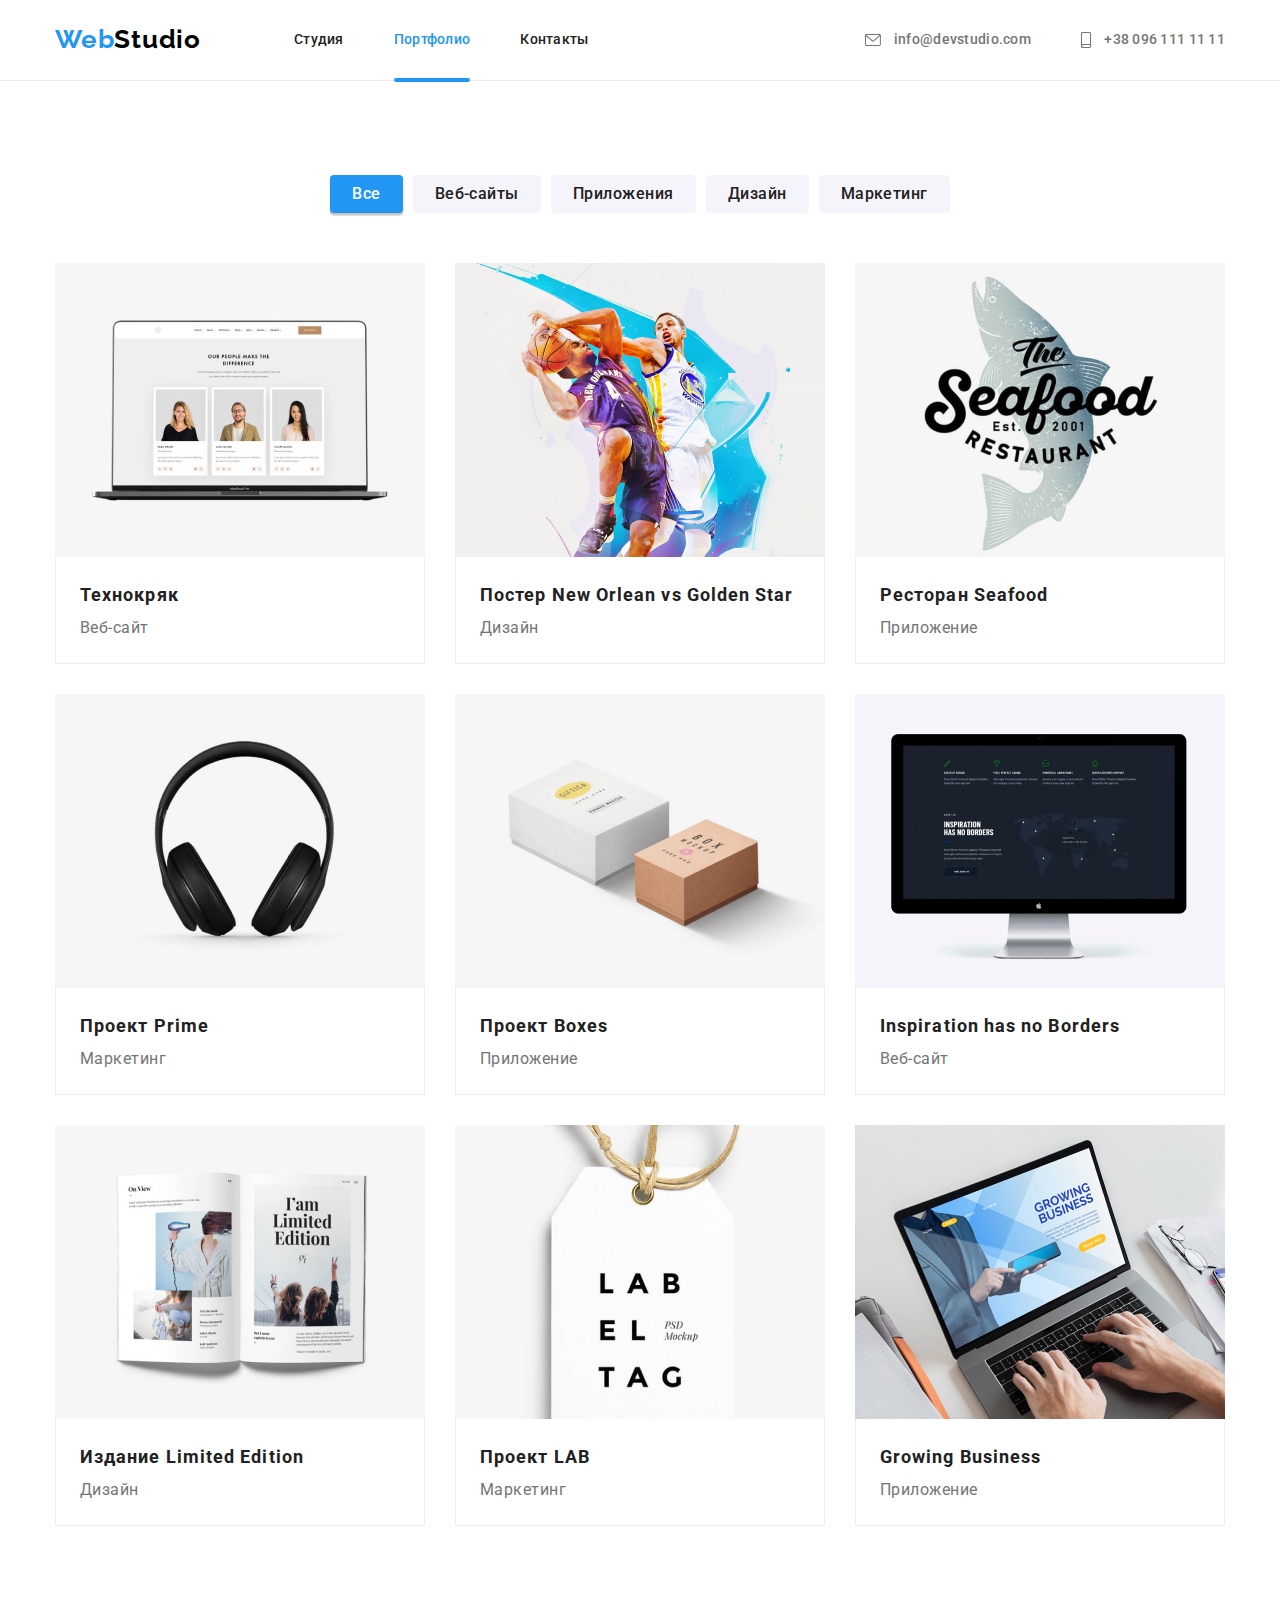
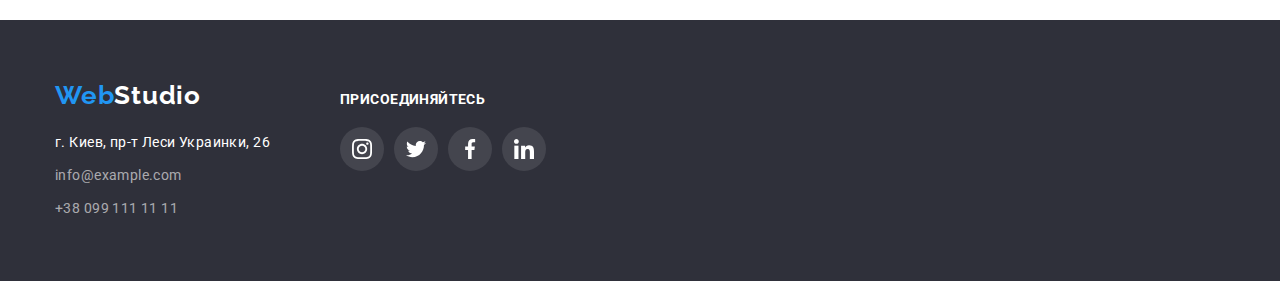
==== portfolio.html @ dbcdf537 "Копируем файлы из ДЗ-6 в ДЗ-7" ====
<!DOCTYPE html>
<html lang="ru">
<head>
  <meta charset="UTF-8" />
  <meta http-equiv="X-UA-Compatible" content="IE=edge" />
  <meta name="viewport" content="width=device-width, initial-scale=1.0" />
  <link rel="preconnect" href="https://fonts.googleapis.com">
  <link rel="preconnect" href="https://fonts.gstatic.com" crossorigin>
  <link href="https://fonts.googleapis.com/css2?family=Raleway:wght@700&family=Roboto:wght@400;500;700;900&display=swap" rel="stylesheet">
  <title>Document</title>
  <link rel="stylesheet" href="https://cdnjs.cloudflare.com/ajax/libs/modern-normalize/1.0.0/modern-normalize.min.css" />
  <link rel="stylesheet" href="./css/styles.css" />
</head>
<body>
  <!-- Header -->
  <header class="head">
    <div class="head-navigation container">
      <nav class="head-navigation">
        <a href="index.html" lang="en" class="head-navigation-logo link">Web<span class="head-navigation-logo-span">Studio</span></a>
        <ul class="head-navigation-list list">
          <li class="head-navigation-item"><a href="./index.html" class="head-navigation-list-link link">Студия</a></li>
          <li class="head-navigation-item"><a href="./portfolio.html" class="head-navigation-list-link current link">Портфолио</a></li>
          <li class="head-navigation-item"><a href="#" class="head-navigation-list-link link">Контакты</a></li>
        </ul>
      </nav>
      <!-- Header contacts -->
      <ul class="head-navigation-contacts list">
        <li class="head-navigation-contacts-item">
          <a href="mailto:info@devstudio.com" class="head-navigation-contacts-link link">
            <svg width="16" height="12" class="head-contacts-icon">
              <use href="./images/icons.svg#icon-mail"></use>
            </svg>
            info@devstudio.com
          </a>
        </li>
        <li class="head-navigation-contacts-item">
          <a href="tel:+380961111111" class="head-navigation-contacts-link link">
            <svg width="10" height="16" class="head-contacts-icon">
              <use href="./images/icons.svg#icon-phone"></use>
            </svg>
            +38 096 111 11 11
          </a>
        </li>
      </ul>
    </div>
  </header>
  <main class="base">
    <!-- Кнопки -->
    <section class="filter">
      <div class="container">
        <h2 class="title-hide">Фильтр</h2>
        <ul class="btns list">
          <li class="btns-item">
            <button type="button" class="btns-item-klick first">Все</button>
          </li>
          <li class="btns-item">
            <button type="button" class="btns-item-klick">Веб-сайты</button>
          </li>
          <li class="btns-item">
            <button type="button" class="btns-item-klick">Приложения</button>
          </li>
          <li class="btns-item">
            <button type="button" class="btns-item-klick">Дизайн</button>
          </li>
          <li class="btns-item">
            <button type="button" class="btns-item-klick">Маркетинг</button>
          </li>
        </ul>
        <!-- Работы в портфолио -->
        <ul class="portfolio-list projects list">
          <li class="portfolio-list-item">
            <a class="portfolio-list-item-link link" href="#">
              <div class="project-figure">
                <img class="portfolio-list-item-images"
                  src="./images/img_08.jpg"
                  alt="фото-Технокряк"
                  width="370"
                />
                <div class="description-wrapper">
                  <p class="project-description">
                    Ресурс предлагает комплексные предложения с разным уровнем функционала и
                    сервисов. Все это позволит посетителю получить исчерпывающие сведения о
                    компании или частном лице.
                  </p>
                </div>
              </div>
              <div class="portfolio-list-item-content">
                <h3 class="portfolio-list-item-title">Технокряк</h3>
                <p class="portfolio-list-item-description">Веб-сайт</p>
              </div>
            </a>
          </li>
          <li class="portfolio-list-item">
            <a class="portfolio-list-item-link link" href="#">
              <div class="project-figure">
                <img class="portfolio-list-item-images"
                  src="./images/img_09.jpg"
                  alt="фото-Постер-New-Orlean-vs-Golden-Star"
                  width="370"
                />
                <div class="description-wrapper">
                  <p class="project-description">
                    Ресурс предлагает комплексные предложения с разным уровнем функционала и
                    сервисов. Все это позволит посетителю получить исчерпывающие сведения о
                    компании или частном лице.
                  </p>
                </div>
              </div>
              <div class="portfolio-list-item-content">
                <h3 class="portfolio-list-item-title">Постер <span lang="en">New Orlean vs Golden Star</span></h3>
                <p class="portfolio-list-item-description">Дизайн</p>
              </div>
            </a>
          </li>
          <li class="portfolio-list-item">
            <a class="portfolio-list-item-link link" href="#">
              <div class="project-figure">
                <img class="portfolio-list-item-images"
                  src="./images/img_10.jpg"
                  alt="фото-Ресторан-Seafood"
                  width="370"
                />
                <div class="description-wrapper">
                  <p class="project-description">
                    Ресурс предлагает комплексные предложения с разным уровнем функционала и
                    сервисов. Все это позволит посетителю получить исчерпывающие сведения о
                    компании или частном лице.
                  </p>
                </div>
              </div>
              <div class="portfolio-list-item-content">
                <h3 class="portfolio-list-item-title">Ресторан <span lang="en">Seafood</span></h3>
                <p class="portfolio-list-item-description">Приложение</p>
              </div>
            </a>
          </li>
          <li class="portfolio-list-item">
            <a class="portfolio-list-item-link link" href="#">
              <div class="project-figure">
                <img class="portfolio-list-item-images"
                  src="./images/img_11.jpg"
                  alt="фото-Проект-Prime"
                  width="370"
                />
                <div class="description-wrapper">
                  <p class="project-description">
                    Ресурс предлагает комплексные предложения с разным уровнем функционала и
                    сервисов. Все это позволит посетителю получить исчерпывающие сведения о
                    компании или частном лице.
                  </p>
                </div>
              </div>
              <div class="portfolio-list-item-content">
                <h3 class="portfolio-list-item-title">Проект <span lang="en">Prime</span></h3>
                <p class="portfolio-list-item-description">Маркетинг</p>
              </div>
            </a>
          </li>
          <li class="portfolio-list-item">
            <a class="portfolio-list-item-link link" href="#">
              <div class="project-figure">
                <img class="portfolio-list-item-images"
                  src="./images/img_12.jpg"
                  alt="фото-Проект-Boxes"
                  width="370"
                />
                <div class="description-wrapper">
                  <p class="project-description">
                    Ресурс предлагает комплексные предложения с разным уровнем функционала и
                    сервисов. Все это позволит посетителю получить исчерпывающие сведения о
                    компании или частном лице.
                  </p>
                </div>
              </div>
              <div class="portfolio-list-item-content">
                <h3 class="portfolio-list-item-title">Проект <span lang="en">Boxes</span></h3>
                <p class="portfolio-list-item-description">Приложение</p>
              </div>
            </a>
          </li>
          <li class="portfolio-list-item">
            <a class="portfolio-list-item-link link" href="#">
              <div class="project-figure">
                <img class="portfolio-list-item-images"
                  src="./images/img_13.jpg"
                  alt="фото-Inspiration-has-no-Borders"
                  width="370"
                />
                <div class="description-wrapper">
                  <p class="project-description">
                    Ресурс предлагает комплексные предложения с разным уровнем функционала и
                    сервисов. Все это позволит посетителю получить исчерпывающие сведения о
                    компании или частном лице.
                  </p>
                </div>
              </div>
              <div class="portfolio-list-item-content">
                <h3 lang="en" class="portfolio-list-item-title">Inspiration has no Borders</h3>
                <p class="portfolio-list-item-description">Веб-сайт</p>
              </div>
            </a>
          </li>
          <li class="portfolio-list-item">
            <a class="portfolio-list-item-link link" href="#">
              <div class="project-figure">
                <img class="portfolio-list-item-images"
                  src="./images/img_14.jpg"
                  alt="фото-Издание-Limited-Edition"
                  width="370"
                />
                <div class="description-wrapper">
                  <p class="project-description">
                    Ресурс предлагает комплексные предложения с разным уровнем функционала и
                    сервисов. Все это позволит посетителю получить исчерпывающие сведения о
                    компании или частном лице.
                  </p>
                </div>
              </div>
              <div class="portfolio-list-item-content">
                <h3 class="portfolio-list-item-title">Издание <span lang="en">Limited Edition</span></h3>
                <p class="portfolio-list-item-description">Дизайн</p>
              </div>
            </a>
          </li>
          <li class="portfolio-list-item">
            <a class="portfolio-list-item-link link" href="#">
              <div class="project-figure">
                <img class="portfolio-list-item-images"
                  src="./images/img_15.jpg"
                  alt="фото-Проект-LAB"
                  width="370"
                />
                <div class="description-wrapper">
                  <p class="project-description">
                    Ресурс предлагает комплексные предложения с разным уровнем функционала и
                    сервисов. Все это позволит посетителю получить исчерпывающие сведения о
                    компании или частном лице.
                  </p>
                </div>
              </div>
              <div class="portfolio-list-item-content">
                <h3 class="portfolio-list-item-title">Проект <span lang="en">LAB</span></h3>
                <p class="portfolio-list-item-description">Маркетинг</p>
              </div>
            </a>
          </li>
          <li class="portfolio-list-item">
            <a class="portfolio-list-item-link link" href="#">
              <div class="project-figure">
                <img class="portfolio-list-item-images"
                  src="./images/img_16.jpg"
                  alt="фото-Growing-Business"
                  width="370"
                />
                <div class="description-wrapper">
                  <p class="project-description">
                    Ресурс предлагает комплексные предложения с разным уровнем функционала и
                    сервисов. Все это позволит посетителю получить исчерпывающие сведения о
                    компании или частном лице.
                  </p>
                </div>
              </div>
              <div class="portfolio-list-item-content">
                <h3 lang="en" class="portfolio-list-item-title">Growing Business</h3>
                <p class="portfolio-list-item-description">Приложение</p>
              </div>
            </a>
          </li>
        </ul>
      </div>
    </section>
  </main>
  <!-- Подвал -->
  <footer class="basement">
    <div class="container basement-container">
      <div class="footer-column">
        <a href="index.html" class="basement-link link"><span lang="en">Web<span class="basement-link-span">Studio</span></span></a>
        <address class="basement-adress">
          <p class="basement-adress-post">г. Киев, пр-т Леси Украинки, 26</p>
          <ul class="basement-adress-mt list">
            <li class="basement-adress-item">
              <a href="mailto:info@example.com" class="basement-adress-mt-link link">info@example.com</a>
            </li>
            <li class="basement-adress-item">
              <a href="tel:+380991111111" class="basement-adress-mt-link link">+38 099 111 11 11</a>
            </li>
          </ul>
        </address>
      </div>
      <div class="footer-column">
        <p class="socials-text">Присоединяйтесь</p>
        <ul class="socials-list list">
          <li class="socials-item">
            <a class="socials-link" href="#">
              <svg width="20" height="20" class="socials-icon">
                <use href="./images/icons.svg#icon-instagram"></use>
              </svg>
            </a>
          </li>
          <li class="socials-item">
            <a class="socials-link" href="#">
              <svg width="20" height="20" class="socials-icon">
                <use href="./images/icons.svg#icon-twitter"></use>
              </svg>
            </a>
          </li>
          <li class="socials-item">
            <a class="socials-link" href="#">
              <svg width="20" height="20" class="socials-icon">
                <use href="./images/icons.svg#icon-facebook"></use>
              </svg>
            </a>
          </li>
          <li class="socials-item">
            <a class="socials-link" href="#">
              <svg width="20" height="20" class="socials-icon">
                <use href="./images/icons.svg#icon-linkedin"></use>
              </svg>
            </a>
          </li>
        </ul>
      </div>
    </div>
  </footer>
</body>
</html>
---- css/styles.css ----
:root {
  --color-head: #212121;
  --color-accent: #2196F3;
  --color-hover: #188CE8;
  --color-black: #000000;
  --color-gray: #757575;
  --color-white: #FFFFFF;
  --color-team: #F5F4FA;
  --color-basement: #2F303A;
  --color-alpha: rgba(255, 255, 255, 0.6);
  --color-icon: #AFB1B8;
  --shadows: 0px 3px 1px rgba(0, 0, 0, 0.1), 0px 1px 2px rgba(0, 0, 0, 0.08), 0px 2px 2px rgba(0, 0, 0, 0.12);
  --transition-time: 250ms;
  --cubic-function: cubic-bezier(0.4, 0, 0.2, 1);
  --modal-border-color: rgba(33, 33, 33, 0.2);
  --modal-placeholder-color: rgba(117, 117, 117, 0.5);
}

body {
  font-family: 'Roboto', sans-serif;
  color: var(--color-white);
  background-color: var(--color-white);
}

/* Доп. класс для снятия подчеркиваний со ссылок */
.link {
  text-decoration: none
}

/* Доп. класс для удаления точек */
.list {
  padding: 0;
  margin: 0;
  list-style: none;
}

p, h1, h2, h3, h4, h5, h6 {
  margin: 0;
}

.container {
  width: 1200px;
  padding: 0 15px;
  margin: 0 auto;
}

img {
  display: block;
  max-width: 100%;
  height: auto;
}

/* ----------HEADER---------- */

.head {
  border-bottom: 1px solid #ececec;
  align-items: center;
}

.head-navigation {
  display: flex;
  align-items: center;
}

.head-navigation-logo {
  display: block;
  font-family: 'Raleway', sans-serif;
  font-weight: 700;
  font-size: 26px;
  line-height: 1.19;
  letter-spacing: 0.03em;
  color: var(--color-accent);
  padding: 24px 0 25px 0;
  margin-right: 93px;
}

.head-navigation-logo-span {
  color: var(--color-black);
}

.head-navigation-list {
  display: block;
  display: flex;
}

.head-navigation-list-link {
  padding: 32px 0;
  display: block;
  font-weight: 500;
  font-size: 14px;
  line-height: 1.14;
  letter-spacing: 0.02em;
  color: var(--color-head);
  position: relative;
  transition: color var(--transition-time) var(--cubic-function);
}

.head-navigation-list-link:hover,
.head-navigation-list-link:focus {
  color: var(--color-accent);
}

.head-navigation-item:not(:last-child) {
  margin-right: 50px;
}

/* Подсветка текущей страницы */
.current {
  color: var(--color-accent);
}

.current::after {
  content: "";
  display: block;
  position: absolute;
  left: 0;
  bottom: -2%;
  width: 100%;
  height: 4px;
  background-color: var(--color-accent);
  border-radius: 2px;
}

/* Контакты */

.head-navigation-contacts {
  display: flex;
  margin-left: auto;
  align-items: center;
}

.head-navigation-contacts-item:not(:last-child) {
  margin-right: 50px;
}

.head-navigation-contacts-link {
  display: block;
  padding-top: 32px;
  padding-bottom: 32px;
  font-weight: 500;
  font-size: 14px;
  line-height: 1.14;  
  letter-spacing: 0.02em;
  color: var(--color-gray);
  transition: color var(--transition-time) var(--cubic-function);
}

.head-navigation-contacts-link:focus,
.head-navigation-contacts-link:hover {
  color: var(--color-accent);
}

.head-contacts-icon {
  margin-right: 10px;
  vertical-align: middle;
  fill: currentColor;
}

/* ----------ГЕРОЙ---------- */

.hero {
  max-width: 1600px;
  height: 600px;
  margin-left: auto;
  margin-right: auto;
  background-image: linear-gradient(
    to right,
    rgba(47, 48, 58, 0.4),
    rgba(47, 48, 58, 0.4)
  ),
  url(../images/img_00.jpg);
  background-position: center;
  background-repeat: no-repeat;
  padding: 200px 0;
  text-align: center;
  background-color: var(--color-basement);
}

.hero-main {
  width: 670px;
  margin: 0 auto 30px auto;
  font-family: 'Roboto';
  font-weight: 900;
  font-size: 44px;
  line-height: 1.36;
  text-align: center;
  letter-spacing: 0.06em;
  text-transform: uppercase;
  color: var(--color-white);
}

.hero-button {
  display: inline-block;
  padding: 10px 32px;
  border-radius: 4px;
  min-width: 200px;
  text-align: center;
  font-family: Inherit;
  font-weight: 700;
  font-size: 16px;
  line-height: 1.88;
  letter-spacing: 0.06em;
  border: none;
  color: var(--color-white);
  background-color: var(--color-accent);
  cursor: pointer;
  transition: background-color var(--transition-time) var(--cubic-function);
}

.hero-button:hover,
.hero-button:focus {
background-color: var(--color-hover);
}

/* ----------НАШИ ПРИИМЦЩЕСТВА---------- */

/* Скрытый заголовок */
.title-hide {
  position: absolute;
  white-space: nowrap;
  width: 1px;
  height: 1px;
  overflow: hidden;
  border: 0;
  padding: 0;
  clip: rect(0 0 0 0);
  clip-path: inset(50%);
  margin: -1px;
}

.benefits {
  background-color: var(--color-white);
  padding-top: 94px;
  padding-bottom: 94px;
}

.benefits-list {
  display: flex;
  justify-content: space-between;
}

.benefits-list-item {
  flex-basis: calc((100% - 3 * 30px) / 4);
}

.benefits-content {
  display: flex;
  width: 270px;
  height: 120px;
  justify-content: center;
  align-items: center;
  background-color: var(--color-team);
  border-radius: 4px;
  margin-bottom: 30px;
}

.benefits-list-item + .benefits-list-item {
  margin-left: 30px;
}

.benefits-list-item-title {
  margin-bottom: 10px;
  font-size: 14px;
  line-height: 1.14;
  letter-spacing: 0.03em;
  text-transform: uppercase;
  color: var(--color-head);
}

.benefits-list-item-text {
  font-size: 14px;
  line-height: 1.71;
  letter-spacing: 0.03em;
  color: var(--color-gray);
}

.benefits-icon {
  border-radius: 4px;
  filter: drop-shadow(0px 4px 4px rgba(0, 0, 0, 0.25));
}

/* ----------ЧЕМ МЫ ЗАНИМАЕМСЯ---------- */

.wawd {
  padding-bottom: 94px;
}

.doing-title {
  margin-bottom: 50px;
  font-size: 36px;
  line-height: 1.17;
  text-align: center;
  letter-spacing: 0.03em;
  color: var(--color-head);
}

.doing-list {
  display: flex;
}

.doing-list-item {
  position: relative;
}

.doing-list-item:not(:last-child) {
  margin-right: 30px;
}

/* 2й вариант */
/* .doing-list-item + .doing-list-item{
  margin-left: 30px;
} */

.galery-description {
  display: flex;
  justify-content: center;
  align-items: center;
  height: 70px;
  width: 100%;
  position: absolute;
  bottom: 0;
  font-weight: 700;
  font-size: 14px;
  line-height: 1.14;
  text-transform: uppercase;
  color: var(--color-white);
  background-color: rgba(47, 48, 58, 0.8);
}

/* ----------НАША КОМАНДА---------- */

.our-team {
  background-color: var(--color-team);
  padding-top: 94px;
  padding-bottom: 94px; 
  }

.team-title {
  margin-bottom: 50px;
  font-size: 36px;
  line-height: 1.17;
  text-align: center;
  letter-spacing: 0.03em;
  color: var(--color-head);
}

.team-list {
  display: flex;
}

.team-list-item {
  min-width: 270px;
  box-shadow: var(--shadows);
  border-radius: 0px 0px 4px 4px;
  background-color: var(--color-white);
}

.team-list-item + .team-list-item {
  margin-left: 30px;
}

.team-content {
  padding-bottom: 30px;
  padding-top: 30px;
}

.team-list-item-teammate {
  margin-bottom: 10px;
  font-weight: 500;
  font-size: 16px;
  line-height: 1.19;
  text-align: center;
  letter-spacing: 0.03em;
  color: var(--color-head);
}

.masters-soc-item:first-child {
  margin-left: 0;
}

.team-list-item-position {
  font-size: 16px;
  line-height: 1.19;
  text-align: center;
  letter-spacing: 0.03em;
  margin-bottom: 16px;
  color: var(--color-gray);   
}

.masters-soc-list {
  display: flex;
  justify-content: center;
}

.masters-soc-item {
  width: 44px;
  height: 44px;
  margin-left: 10px;
}

.masters-soc-link {
  display: flex;
  align-items: center;
  justify-content: center;
  width: 100%;
  height: 100%;
  border-radius: 50%;
}

.our-team .masters-soc-link{
  color: #afb1b8;
  transition: color var(--transition-time) var(--cubic-function),
  background-color var(--transition-time) var(--cubic-function);
}

.master-soc-icon {
  fill: currentColor
}

.our-team .masters-soc-link:hover,
.our-team .masters-soc-link:focus {
  color: var(--color-white);
  background-color: var(--color-accent);
}

/* ---------ПОСТОЯННЫЕ КЛИЕНТЫ---------- */

.clients {
  padding-top: 94px;
  padding-bottom: 94px;
  text-align: center;
}

.clients-title {
  margin-bottom: 50px;
  font-family: "Roboto";
  font-style: normal;
  color: var(--color-head);
  font-weight: 700;
  font-size: 36px;
  line-height: 1.2;
  letter-spacing: 0.03em;
}

.clients-list {
  display: flex;
}

.clients-item + .clients-item {
  margin-left: 30px;
}

.clients-link {
  width: 170px;
  height: 92px;
  display: flex;
  justify-content: center;
  align-items: center;
  border: 1px solid var(--color-icon) ;
  border-radius: 4px;
  color: var(--color-icon);
  outline: transparent;
  transition: color var(--transition-time) var(--cubic-function),
    border-color var(--transition-time) var(--cubic-function);
}

.clients-icon {
  display: flex;
  fill: currentColor;
}

.clients-link:hover,
.clients-link:focus {
color: var(--color-accent);
border-color: var(--color-accent);
}

.clients-link:hover .clients-icon,
.clients-link:focus .clients-icon {
  fill: var(--color-accent);
}

/* __________2-я страница__________ */

/* ----------Портфолио---------- */

.filter {
  padding: 94px 0;
}

.btns {
  display: flex;
  justify-content: center;
  margin-bottom: 50px;
}

.btns-item + .btns-item {
  margin-left: 10px;
}

.btns-item-klick {
  font-family: Inherit;
  font-weight: 500;
  font-size: 16px;  
  line-height: 1.6;
  letter-spacing: 0.03em;
  color: var(--color-head);
  background-color: var(--color-team);
  cursor: pointer;
  text-align: center;
  border: 0;
  border-radius: 4px;
  padding: 6px 22px;
  transition: color var(--transition-time) var(--cubic-function),
    box-shadow var(--transition-time) var(--cubic-function),
    background-color var(--transition-time) var(--cubic-function);
}

/* Подсветка первой кнопки */
.first {
  box-shadow: var(--shadows);
  color: var(--color-white);
  background-color: var(--color-accent);
}

.btns-item-klick:hover,
.btns-item-klick:focus {
  box-shadow: var(--shadows);
  background-color: var(--color-accent);
  color: var(--color-white);
}

/* Карточки в портфолио */

.portfolio-list {
  display: flex;
  flex-wrap: wrap;
  margin-top: -30px;
  margin-left: -30px;
}

.portfolio-list-item {
  flex-basis: calc(100% / 3 - 30px);
  margin-top: 30px;
  margin-left: 30px;
}

.portfolio-list-item-link {
  display: block;
  transition: box-shadow var(--transition-time) var(--cubic-function);
} 

.portfolio-list-item-link:hover,
.portfolio-list-item-link:focus {
  box-shadow: 0px 1px 1px rgba(0, 0, 0, 0.12), 0px 4px 4px rgba(0, 0, 0, 0.06),
    1px 4px 6px rgba(0, 0, 0, 0.16);
}

.portfolio-list-item-link:hover .description-wrapper,
.portfolio-list-item-link:focus .description-wrapper {
  transform: translateY(0);
}

.project-figure {
  position: relative;
  overflow: hidden;
}

.portfolio-list-item-images {
  display: block;
  width: 100%;
  height: 100%;
}

.description-wrapper {
  display: flex;
  justify-content: center;
  align-items: center;
  position: absolute;
  top: 0;
  width: 100%;
  height: 100%;
  transform: translateY(101%);
  transition: transform var(--transition-time) var(--cubic-function);
  background-color: rgba(33, 150, 243, 0.9);
}

.project-description {
  width: 322px;
  font-size: 18px;
  line-height: 1.56;
  color: var(--color-white);
}

.portfolio-list-item-content {
  padding: 20px 24px;
  border-bottom: 1px solid #EEEEEE;
  border-left: 1px solid #EEEEEE;
  border-right: 1px solid #EEEEEE;
}

.portfolio-list-item-title {
  font-size: 18px;
  line-height: 2;
  letter-spacing: 0.06em;
  color: var(--color-head);
}

.portfolio-list-item-description {
  font-size: 16px;
  line-height: 1.88;
  letter-spacing: 0.03em;
  color: var(--color-gray);
}

/* ----------ПОДВАЛ---------- */

.basement {
  padding-top: 60px;
  padding-bottom: 60px;
  background-color: var(--color-basement);
}

.basement-container {
  display: flex;
  align-items: baseline;
}

.basement-link {
  display: inline-block;
  margin-bottom: 20px;
  font-family: 'Raleway';
  font-weight: 700;
  font-size: 26px;
  line-height: 1.19;
  letter-spacing: 0.03em;
  color: var(--color-accent);
}

.basement-link-span {
  display: inline-block;
  color: var(--color-white);
}

.basement-adress-post {
  margin-bottom: 9px;
  display: block;
  font-style: normal;
  font-size: 14px;
  line-height: 1.71;
  letter-spacing: 0.03em;
  color: var(--color-white);
}

.basement-adress-mt-link {
  font-style: normal;
  font-size: 14px;
  line-height: 1.71;
  letter-spacing: 0.03em;
  color: var(--color-alpha);
  transition: color var(--transition-time) var(--cubic-function);
}

.basement-adress-item:not(:last-child) {
  margin-bottom: 9px;
}

.basement-adress-mt-link:hover,
.basement-adress-mt-link:focus {
  color: var(--color-accent);
}

.footer-column + .footer-column {
  margin-left: 70px;
}

.socials-text {
  color: var(--color-white);
  font-weight: 700;
  font-size: 14px;
  line-height: 1.15;
  letter-spacing: 0.03em;
  text-transform: uppercase;
  margin-bottom: 20px;
}

.socials-list {
  display: flex;
}

.socials-item + .socials-item {
  margin-left: 10px;
}

.socials-link {
  width: 44px;
  height: 44px;
  display: flex;
  justify-content: center;
  align-items: center;
  border-radius: 50%;
  color: var(--color-white);
  background-color: rgba(255, 255, 255, 0.1);
  transition: background-color var(--transition-time) var(--cubic-function);
}

.socials-link:hover,
.socials-link:focus {
  background-color: var(--color-accent);
}

.socials-link:hover .socials-icon,
.socials-link:focus .socials-icon {
  fill: var(--color-white);
}

.socials-icon {
  width: 20px;
  height: 20px;
  fill: var(--color-white);
}

/* Модальное окно */

.backdrop {
  position: fixed;
  top: 0;
  left: 0;
  width: 100%;
  height: 100%;
  background-color: rgba(0, 0, 0, 0.2);
}

.backdrop.is-hidden {
  opacity: 0;
  transition: opacity var(--transition-time) var(--cubic-function);
  visibility: hidden;
  pointer-events: none;
}

.backdrop.is-hidden .modal-window {
  transform: translate(-50%, -50%) scale(0);
}

.modal-window {
  position: fixed;
  left: 50%;
  top: 50%;
  width: 528px;
  height: 581px;
  opacity: 1;
  visibility: visible;
  padding: 40px; 
  background-color: var(--color-white);
  transform: translate(-50%, -50%) scale(1);
  transition: transform var(--transition-time) var(--cubic-function);
}

.button.close {
  position: absolute;
  right: 8px;
  top: 8px;
  display: flex;
  justify-content: center;
  align-items: center;
  width: 30px;
  height: 30px;
  border: 1px solid rgba(0, 0, 0, 0.1);
  border-radius: 50%;
  cursor: pointer;
  background-color: var(--color-white);
  transition: color var(--transition-time) var(--cubic-function),
  border-color var(--transition-time) var(--cubic-function);
}

.button.close:hover,
.button.close:focus {
  color: var(--color-accent);
  outline: transparent;
  border-color: var(--color-accent);
}

.close-icon {
  fill: currentColor;
}

.modal-title {
  font-weight: 700;
  font-size: 20px;
  line-height: 1.15;
  text-align: center;
  color: var(--color-head);
}

/* Форма модального окна */
.modal-form {
  display: flex;
  flex-direction: column;
  color: var(--color-white);
  margin-top: 12px;
}

.modal-label {
  cursor: pointer;
  display: flex;
  flex-direction: column;
  font-weight: 400;
  font-size: 12px;
  line-height: 1.17;
  letter-spacing: 0.01em;
  color: var(--color-gray);
}

.modal-label:not(:first-child) {
  margin-top: 10px;
}

.modal-input {
  display: inline-block;
  position: relative;
  color: var(--color-head);
  margin-top: 4px;
}

.input-field {
  width: 100%;
  height: 40px;
  padding: 12px 42px;
  border-radius: 4px;
  border: 1px solid var(--modal-border-color);
  cursor: pointer;
  transition: border-color var(--transition-time) var(--cubic-function);
}

.input-icon {
  position: absolute;
  top: 11px;
  left: 12px;
  fill: currentColor;
  transition: fill var(--transition-time) var(--cubic-function);
}

.modal-label:hover .input-field,
.modal-label:hover .comment-area {
  border-color: var(--color-accent);
}

.input-field:focus,
.comment-area:focus {
  border-color: var(--color-accent);
  outline: transparent;
}

.modal-label:hover .input-icon,
.input-field:focus + .input-icon {
  fill: var(--color-accent);
}

.comment-area {
  width: 100%;
  padding: 12px 16px;
  border: 1px solid var(--modal-border-color);
  border-radius: 4px;
  resize: none;
  margin-top: 4px;
}

.comment-area::placeholder {
  font-weight: 400;
  font-size: 14px;
  line-height: 1.14;
  letter-spacing: 0.01em;
  color: var(--modal-placeholder-color);
}

.agreement {
  display: flex;
  justify-content: center;
  align-items: center;
  margin-top: 20px;
}

.check-icon {
  display: inline-flex;
  width: 16px;
  height: 15px;
  margin-right: 7px;
  background-image: url(../images/check-disable.svg);
  background-repeat: no-repeat;
  background-size: cover;
  background-position: center;
  border: none;
  transition: background-image var(--transition-time) var(--cubic-function);
}

.check-input:hover + .check-icon,
.check-input:focus + .check-icon {
  border: 2px solid var(--color-accent);
  border-radius: 2px;
  background-image: none;
}

.check-input:checked + .check-icon {
  border: none;
  background-image: url(../images/check-active.svg);
}

.agreement-text {
  font-size: 14px;
  line-height: 1.71;
  color: var(--color-gray);
}

.agreement-link {
  color: var(--action-color);
  outline-color: transparent;
  transition: outline-color var(--primary-transition-time) var(--primary-cubic-function);
}

.agreement-link:focus {
  outline-color: var(--color-accent);
}

.submit-button {
  align-self: center;
  width: 200px;
  height: 50px;
  border-radius: 4px;
  box-shadow: var(--shadows);
  color: var(--background-color);
  background-color: var(--color-hover);
  padding: 0;
  border: 0;
  cursor: pointer;
  font-weight: 700;
  font-size: 16px;
  line-height: 1.9;
  letter-spacing: 0.06em;
  margin-top: 30px;
}
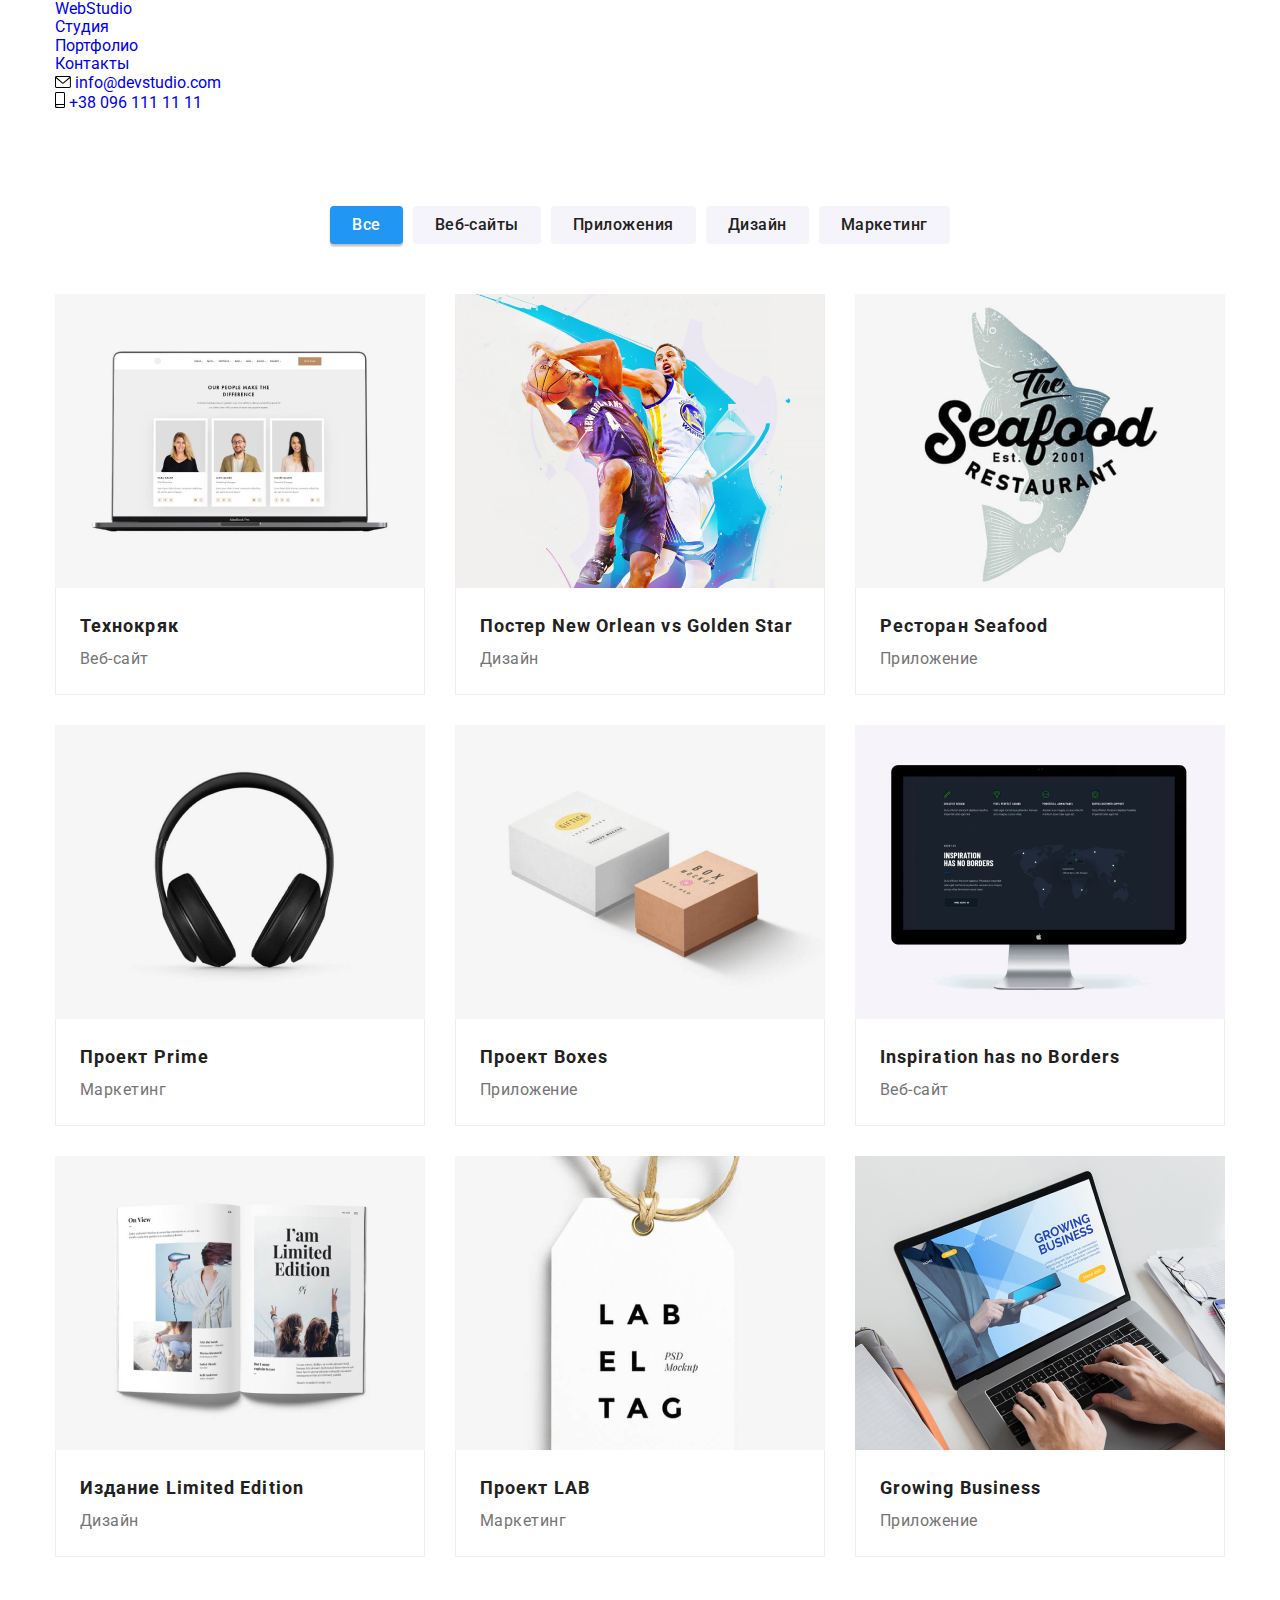
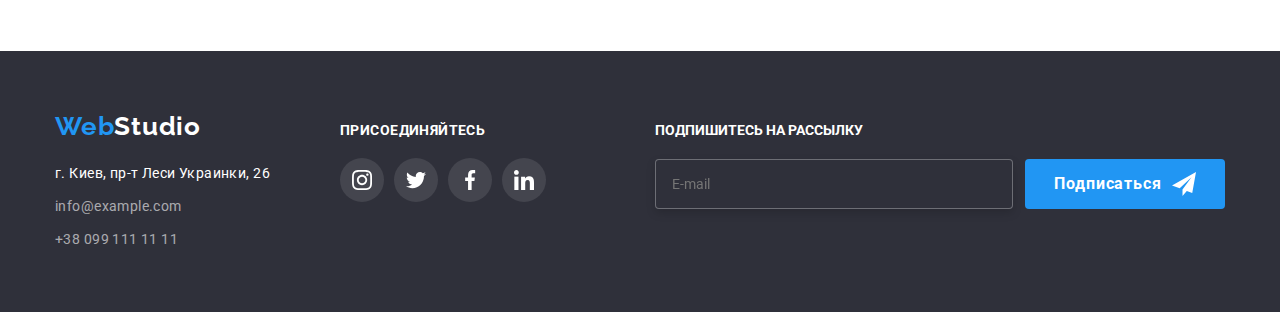
==== commit c7f0d513: "Начало выполнение ДЗ-7" ====
--- a/portfolio.html
+++ b/portfolio.html
@@ -273,7 +273,7 @@
   <!-- Подвал -->
   <footer class="basement">
     <div class="container basement-container">
-      <div class="footer-column">
+      <div class="address-container">
         <a href="index.html" class="basement-link link"><span lang="en">Web<span class="basement-link-span">Studio</span></span></a>
         <address class="basement-adress">
           <p class="basement-adress-post">г. Киев, пр-т Леси Украинки, 26</p>
@@ -287,7 +287,7 @@
           </ul>
         </address>
       </div>
-      <div class="footer-column">
+      <div class="socials">
         <p class="socials-text">Присоединяйтесь</p>
         <ul class="socials-list list">
           <li class="socials-item">
@@ -320,7 +320,21 @@
           </li>
         </ul>
       </div>
+      <div class="subscribe">
+        <strong class="subscribe-title">Подпишитесь на рассылку</strong>
+        <form class="subscribe-form">
+          <label>
+            <input type="email" name="email" placeholder="E-mail" class="email-field" />
+          </label>
+          <button class="subscribe-button" type="submit">
+            Подписаться
+            <svg class="send-icon" width="24" height="24">
+              <use href="./images/icons.svg#icon-modal-send"></use>
+            </svg>
+          </button>
+        </form>
+      </div>
     </div>
-  </footer>
+  </footer> 
 </body>
 </html>
--- a/css/styles.css
+++ b/css/styles.css
@@ -1,14 +1,14 @@
 :root {
-  --color-head: #212121;
-  --color-accent: #2196F3;
-  --color-hover: #188CE8;
+  --color-header: #212121;
+  --color-accent: #2196f3;
+  --color-hover: #188ce8;
   --color-black: #000000;
   --color-gray: #757575;
-  --color-white: #FFFFFF;
-  --color-team: #F5F4FA;
-  --color-basement: #2F303A;
+  --color-white: #ffffff;
+  --color-team: #f5f4fa;
+  --color-basement: #2f303a;
   --color-alpha: rgba(255, 255, 255, 0.6);
-  --color-icon: #AFB1B8;
+  --color-icon: #afb1B8;
   --shadows: 0px 3px 1px rgba(0, 0, 0, 0.1), 0px 1px 2px rgba(0, 0, 0, 0.08), 0px 2px 2px rgba(0, 0, 0, 0.12);
   --transition-time: 250ms;
   --cubic-function: cubic-bezier(0.4, 0, 0.2, 1);
@@ -22,18 +22,19 @@
   background-color: var(--color-white);
 }
 
-/* Доп. класс для снятия подчеркиваний со ссылок */
+/* Доп. класс для снятия дефолтных подчеркиваний со ссылок */
 .link {
   text-decoration: none
 }
 
-/* Доп. класс для удаления точек */
+/* Доп. класс для удаления точек, марджинов и паддингов у элементов списка */
 .list {
   padding: 0;
   margin: 0;
   list-style: none;
 }
 
+/* Сброс марджинов для абзацев и заголовков */
 p, h1, h2, h3, h4, h5, h6 {
   margin: 0;
 }
@@ -52,64 +53,65 @@
 
 /* ----------HEADER---------- */
 
-.head {
+.header {
   border-bottom: 1px solid #ececec;
   align-items: center;
 }
 
-.head-navigation {
-  display: flex;
-  align-items: center;
-}
-
-.head-navigation-logo {
-  display: block;
+.header .container {
+  display: flex;
+  align-items: center;
+}
+
+.logo {
   font-family: 'Raleway', sans-serif;
   font-weight: 700;
   font-size: 26px;
   line-height: 1.19;
   letter-spacing: 0.03em;
-  color: var(--color-accent);
+}
+
+.header__logo {
+  color: var(--color-black);
   padding: 24px 0 25px 0;
   margin-right: 93px;
 }
 
-.head-navigation-logo-span {
-  color: var(--color-black);
-}
-
-.head-navigation-list {
-  display: block;
-  display: flex;
-}
-
-.head-navigation-list-link {
+.header__logo--span {
+  color: var(--color-accent);
+}
+
+.site-nav {
+  display: flex;
+}
+
+.site-nav__item:not(:last-child) {
+  margin-right: 50px;
+}
+
+.site-nav__link {
   padding: 32px 0;
   display: block;
   font-weight: 500;
   font-size: 14px;
   line-height: 1.14;
   letter-spacing: 0.02em;
-  color: var(--color-head);
+  color: var(--color-header);
   position: relative;
   transition: color var(--transition-time) var(--cubic-function);
 }
 
-.head-navigation-list-link:hover,
-.head-navigation-list-link:focus {
+.site-nav__link:hover,
+.site-nav__link:focus {
   color: var(--color-accent);
 }
 
-.head-navigation-item:not(:last-child) {
-  margin-right: 50px;
-}
-
 /* Подсветка текущей страницы */
-.current {
+.site-nav__link--current {
   color: var(--color-accent);
 }
 
-.current::after {
+.site-nav__link--current::after {
   content: "";
   display: block;
   position: absolute;
@@ -123,17 +125,17 @@
 
 /* Контакты */
 
-.head-navigation-contacts {
+.header-contacts {
   display: flex;
   margin-left: auto;
   align-items: center;
 }
 
-.head-navigation-contacts-item:not(:last-child) {
+.header-contacts__item:not(:last-child) {
   margin-right: 50px;
 }
 
-.head-navigation-contacts-link {
+.header-contacts__link {
   display: block;
   padding-top: 32px;
   padding-bottom: 32px;
@@ -145,12 +147,12 @@
   transition: color var(--transition-time) var(--cubic-function);
 }
 
-.head-navigation-contacts-link:focus,
-.head-navigation-contacts-link:hover {
+.header-contacts__link:focus,
+.header-contacts__link:hover {
   color: var(--color-accent);
 }
 
-.head-contacts-icon {
+.header-contacts__icon {
   margin-right: 10px;
   vertical-align: middle;
   fill: currentColor;
@@ -264,7 +266,7 @@
   line-height: 1.14;
   letter-spacing: 0.03em;
   text-transform: uppercase;
-  color: var(--color-head);
+  color: var(--color-header);
 }
 
 .benefits-list-item-text {
@@ -291,7 +293,7 @@
   line-height: 1.17;
   text-align: center;
   letter-spacing: 0.03em;
-  color: var(--color-head);
+  color: var(--color-header);
 }
 
 .doing-list {
@@ -341,7 +343,7 @@
   line-height: 1.17;
   text-align: center;
   letter-spacing: 0.03em;
-  color: var(--color-head);
+  color: var(--color-header);
 }
 
 .team-list {
@@ -371,7 +373,7 @@
   line-height: 1.19;
   text-align: center;
   letter-spacing: 0.03em;
-  color: var(--color-head);
+  color: var(--color-header);
 }
 
 .masters-soc-item:first-child {
@@ -435,7 +437,7 @@
   margin-bottom: 50px;
   font-family: "Roboto";
   font-style: normal;
-  color: var(--color-head);
+  color: var(--color-header);
   font-weight: 700;
   font-size: 36px;
   line-height: 1.2;
@@ -504,7 +506,7 @@
   font-size: 16px;  
   line-height: 1.6;
   letter-spacing: 0.03em;
-  color: var(--color-head);
+  color: var(--color-header);
   background-color: var(--color-team);
   cursor: pointer;
   text-align: center;
@@ -603,7 +605,7 @@
   font-size: 18px;
   line-height: 2;
   letter-spacing: 0.06em;
-  color: var(--color-head);
+  color: var(--color-header);
 }
 
 .portfolio-list-item-description {
@@ -616,14 +618,21 @@
 /* ----------ПОДВАЛ---------- */
 
 .basement {
-  padding-top: 60px;
-  padding-bottom: 60px;
+  padding: 60px 0;
   background-color: var(--color-basement);
+  font-weight: 400;
+  font-size: 14px;
+  line-height: 1.71;
+  background-color: var(--color-basement);
 }
 
 .basement-container {
   display: flex;
   align-items: baseline;
+}
+
+.address-container {
+  margin-right: 70px;
 }
 
 .basement-link {
@@ -642,10 +651,13 @@
   color: var(--color-white);
 }
 
+.basement-adress {
+  display: block;
+  font-style: normal;
+}
+
 .basement-adress-post {
   margin-bottom: 9px;
-  display: block;
-  font-style: normal;
   font-size: 14px;
   line-height: 1.71;
   letter-spacing: 0.03em;
@@ -653,7 +665,6 @@
 }
 
 .basement-adress-mt-link {
-  font-style: normal;
   font-size: 14px;
   line-height: 1.71;
   letter-spacing: 0.03em;
@@ -670,11 +681,14 @@
   color: var(--color-accent);
 }
 
-.footer-column + .footer-column {
-  margin-left: 70px;
+/* ПРИСОЕДИНЯЙТЕСЬ */
+
+.socials {
+  margin-right: auto;
 }
 
 .socials-text {
+  display: block;
   color: var(--color-white);
   font-weight: 700;
   font-size: 14px;
@@ -720,8 +734,68 @@
   fill: var(--color-white);
 }
 
+/* ПОДПИШИТЕСЬ НА РАССЫЛКУ */
+
+.subscribe-form {
+  display: flex;
+  align-items: flex-end;
+}
+
+.subscribe label {
+  width: 358px;
+  margin-right: 12px;
+}
+
+.subscribe-title {
+  display: block;
+  font-size: 14px;
+  line-height: 1.14;
+  font-weight: 700;
+  text-transform: uppercase;
+  margin-bottom: 20px;
+}
+
+.basement .email-field {
+  color: var(--color-white);
+  width: 358px;
+  height: 50px;
+  padding: 15px 16px;
+  border-radius: 4px;
+  border: 1px solid rgba(255, 255, 255, 0.3);
+  filter: drop-shadow(0px 4px 4px rgba(0, 0, 0, 0.15));
+  background-color: #2f303a;
+}
+
+.subscribe-button {
+  display: flex;
+  align-items: center;
+  justify-content: center;
+  padding: 0;
+  width: 200px;
+  height: 50px;
+  border: none;
+  border-radius: 4px;
+  font-weight: 700;
+  font-size: 16px;
+  line-height: 1.67;
+  letter-spacing: 0.06em;
+  color: var(--color-white);
+  background-color: #2196f3;
+  box-shadow: var(--box-shadow);
+  cursor: pointer;
+}
+
+.send-icon {
+  margin-left: 10px;
+}
+
+
+
+
+
 /* Модальное окно */
 
+/* Фон модального окна */
 .backdrop {
   position: fixed;
   top: 0;
@@ -742,6 +816,7 @@
   transform: translate(-50%, -50%) scale(0);
 }
 
+/* Собственно модальное окно */
 .modal-window {
   position: fixed;
   left: 50%;
@@ -756,6 +831,7 @@
   transition: transform var(--transition-time) var(--cubic-function);
 }
 
+/* Кнопка закрытия модального окна */
 .button.close {
   position: absolute;
   right: 8px;
@@ -784,15 +860,18 @@
   fill: currentColor;
 }
 
+/* Заголовок модального окна */
 .modal-title {
   font-weight: 700;
   font-size: 20px;
   line-height: 1.15;
   text-align: center;
-  color: var(--color-head);
-}
-
-/* Форма модального окна */
+  justify-content: center;
+  letter-spacing: 0.03em;
+  color: var(--color-header);
+}
+
+/* Форма */
 .modal-form {
   display: flex;
   flex-direction: column;
@@ -818,7 +897,7 @@
 .modal-input {
   display: inline-block;
   position: relative;
-  color: var(--color-head);
+  color: var(--color-header);
   margin-top: 4px;
 }
 
@@ -834,8 +913,9 @@
 
 .input-icon {
   position: absolute;
-  top: 11px;
   left: 12px;
+  top: 50%;
+  transform: translateY(-50%);
   fill: currentColor;
   transition: fill var(--transition-time) var(--cubic-function);
 }
@@ -858,6 +938,7 @@
 
 .comment-area {
   width: 100%;
+  height: 120px;
   padding: 12px 16px;
   border: 1px solid var(--modal-border-color);
   border-radius: 4px;
@@ -878,6 +959,7 @@
   justify-content: center;
   align-items: center;
   margin-top: 20px;
+  text-decoration: underline;
 }
 
 .check-icon {
@@ -912,9 +994,9 @@
 }
 
 .agreement-link {
-  color: var(--action-color);
+  color: var(--color-accent);
   outline-color: transparent;
-  transition: outline-color var(--primary-transition-time) var(--primary-cubic-function);
+  transition: outline-color var(--transition-time) var(--cubic-function);
 }
 
 .agreement-link:focus {
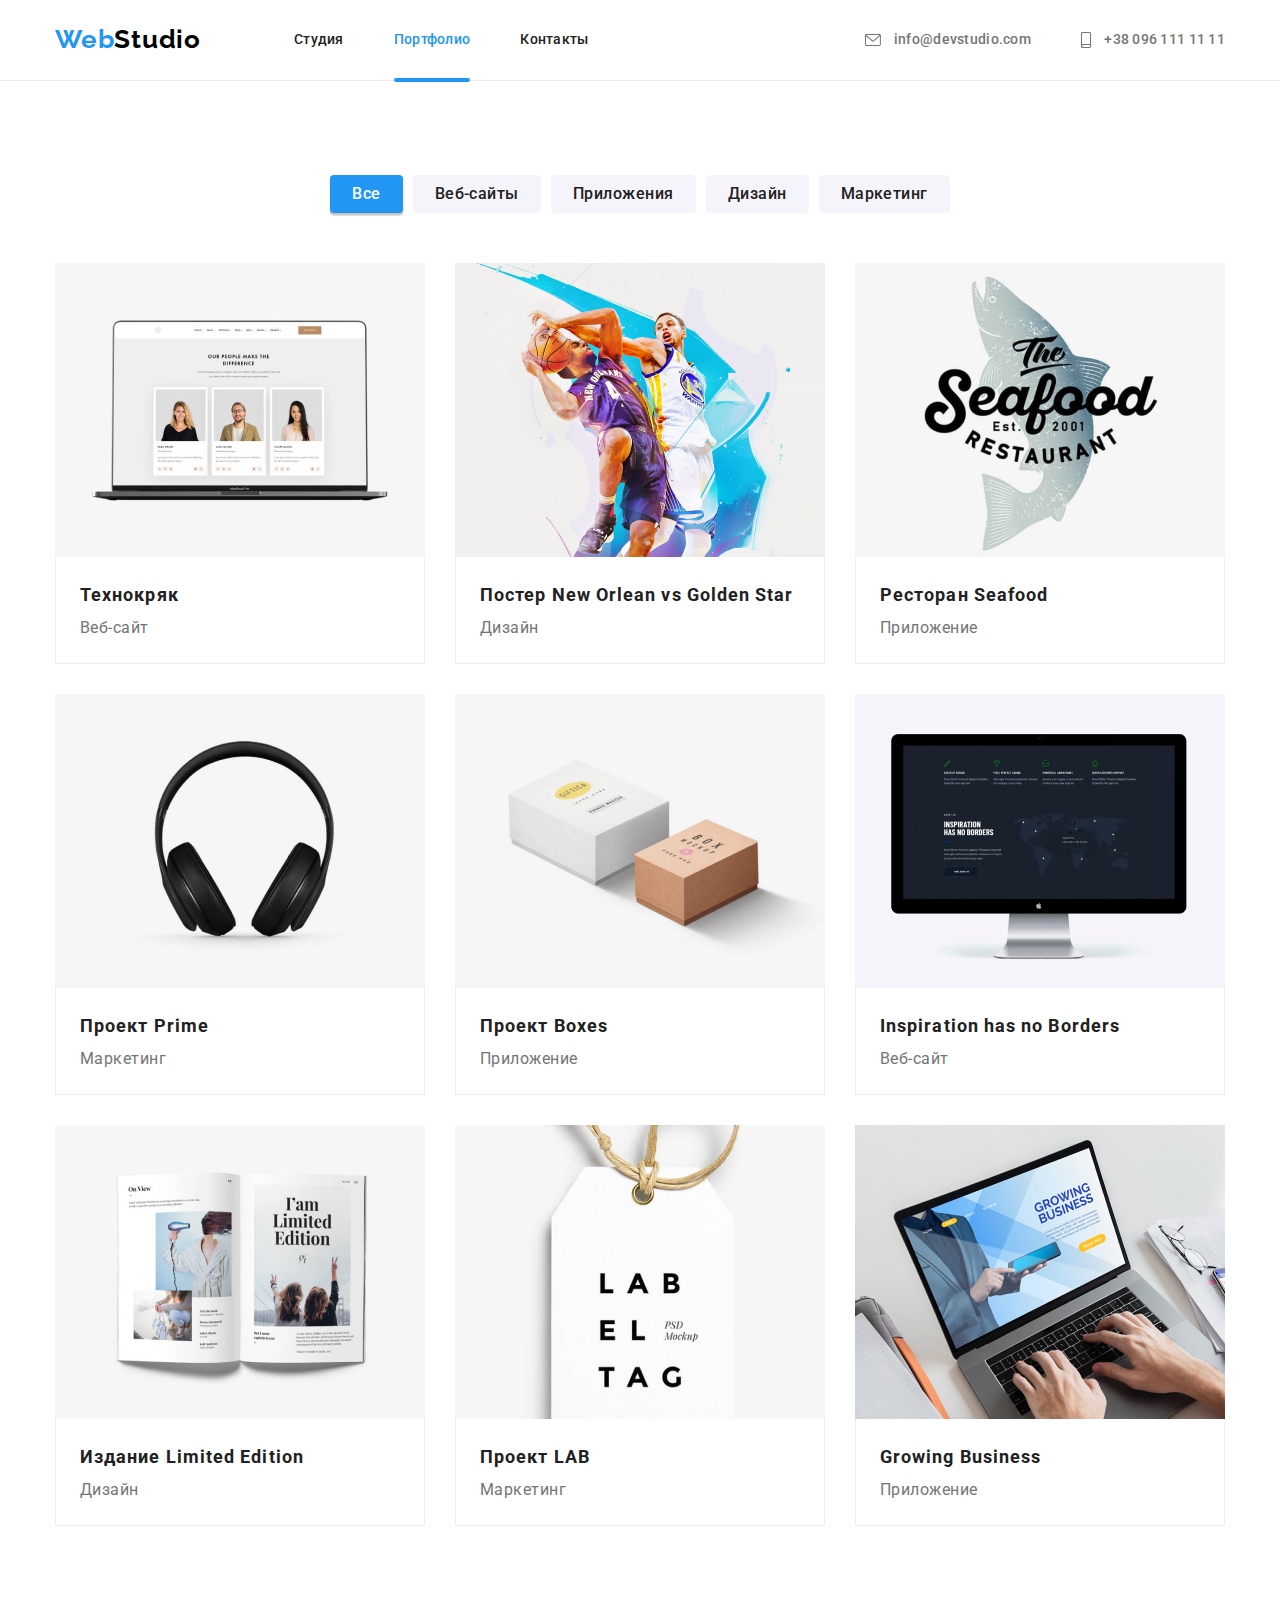
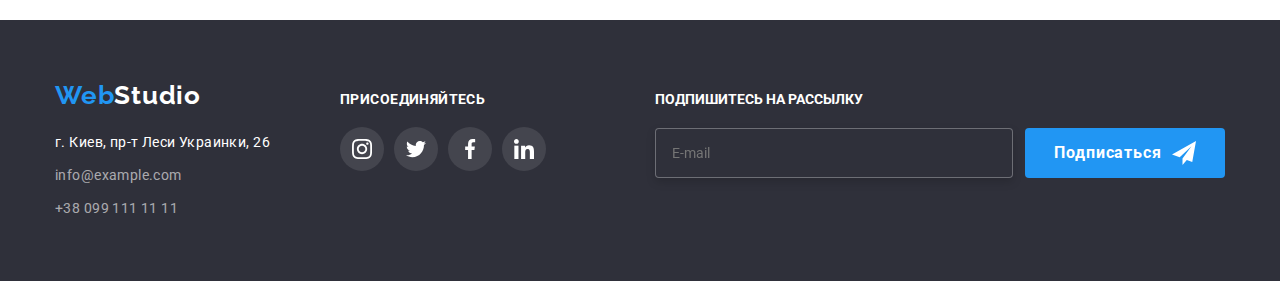
==== commit 24e35b2a: "Внесение правок" ====
--- a/portfolio.html
+++ b/portfolio.html
@@ -13,29 +13,41 @@
 </head>
 <body>
   <!-- Header -->
-  <header class="head">
-    <div class="head-navigation container">
-      <nav class="head-navigation">
-        <a href="index.html" lang="en" class="head-navigation-logo link">Web<span class="head-navigation-logo-span">Studio</span></a>
-        <ul class="head-navigation-list list">
-          <li class="head-navigation-item"><a href="./index.html" class="head-navigation-list-link link">Студия</a></li>
-          <li class="head-navigation-item"><a href="./portfolio.html" class="head-navigation-list-link current link">Портфолио</a></li>
-          <li class="head-navigation-item"><a href="#" class="head-navigation-list-link link">Контакты</a></li>
+  <header class="header">
+    <div class="container">
+      <a href="index.html" lang="en" class="logo header__logo link"><span class="header__logo--span">Web</span>Studio</a>
+      <nav>
+        <ul class="site-nav list">
+          <li class="site-nav__item">
+            <a href="./index.html" class="site-nav__link link">
+              Студия
+            </a>
+          </li>
+          <li class="site-nav__item">
+            <a href="./portfolio.html" class="site-nav__link site-nav__link--current link">
+              Портфолио
+            </a>
+          </li>
+          <li class="site-nav__item">
+            <a href="#" class="site-nav__link link">
+              Контакты
+            </a>
+          </li>
         </ul>
       </nav>
       <!-- Header contacts -->
-      <ul class="head-navigation-contacts list">
-        <li class="head-navigation-contacts-item">
-          <a href="mailto:info@devstudio.com" class="head-navigation-contacts-link link">
-            <svg width="16" height="12" class="head-contacts-icon">
+      <ul class="header-contacts list">
+        <li class="header-contacts__item">
+          <a href="mailto:info@devstudio.com" class="header-contacts__link link">
+            <svg width="16" height="12" class="header-contacts__icon">
               <use href="./images/icons.svg#icon-mail"></use>
             </svg>
             info@devstudio.com
           </a>
         </li>
-        <li class="head-navigation-contacts-item">
-          <a href="tel:+380961111111" class="head-navigation-contacts-link link">
-            <svg width="10" height="16" class="head-contacts-icon">
+        <li class="header-contacts__item">
+          <a href="tel:+380961111111" class="header-contacts__link link">
+            <svg width="10" height="16" class="header-contacts__icon">
               <use href="./images/icons.svg#icon-phone"></use>
             </svg>
             +38 096 111 11 11
@@ -43,7 +55,7 @@
         </li>
       </ul>
     </div>
-  </header>
+  </header> 
   <main class="base">
     <!-- Кнопки -->
     <section class="filter">
--- a/css/styles.css
+++ b/css/styles.css
@@ -45,10 +45,14 @@
   margin: 0 auto;
 }
 
-img {
+/* img {
   display: block;
   max-width: 100%;
   height: auto;
+} */
+
+button {
+
 }
 
 /* ----------HEADER---------- */
@@ -178,7 +182,7 @@
   background-color: var(--color-basement);
 }
 
-.hero-main {
+.hero__title {
   width: 670px;
   margin: 0 auto 30px auto;
   font-family: 'Roboto';
@@ -191,7 +195,7 @@
   color: var(--color-white);
 }
 
-.hero-button {
+.hero__button {
   display: inline-block;
   padding: 10px 32px;
   border-radius: 4px;
@@ -209,8 +213,8 @@
   transition: background-color var(--transition-time) var(--cubic-function);
 }
 
-.hero-button:hover,
-.hero-button:focus {
+.hero__button:hover,
+.hero__button:focus {
 background-color: var(--color-hover);
 }
 
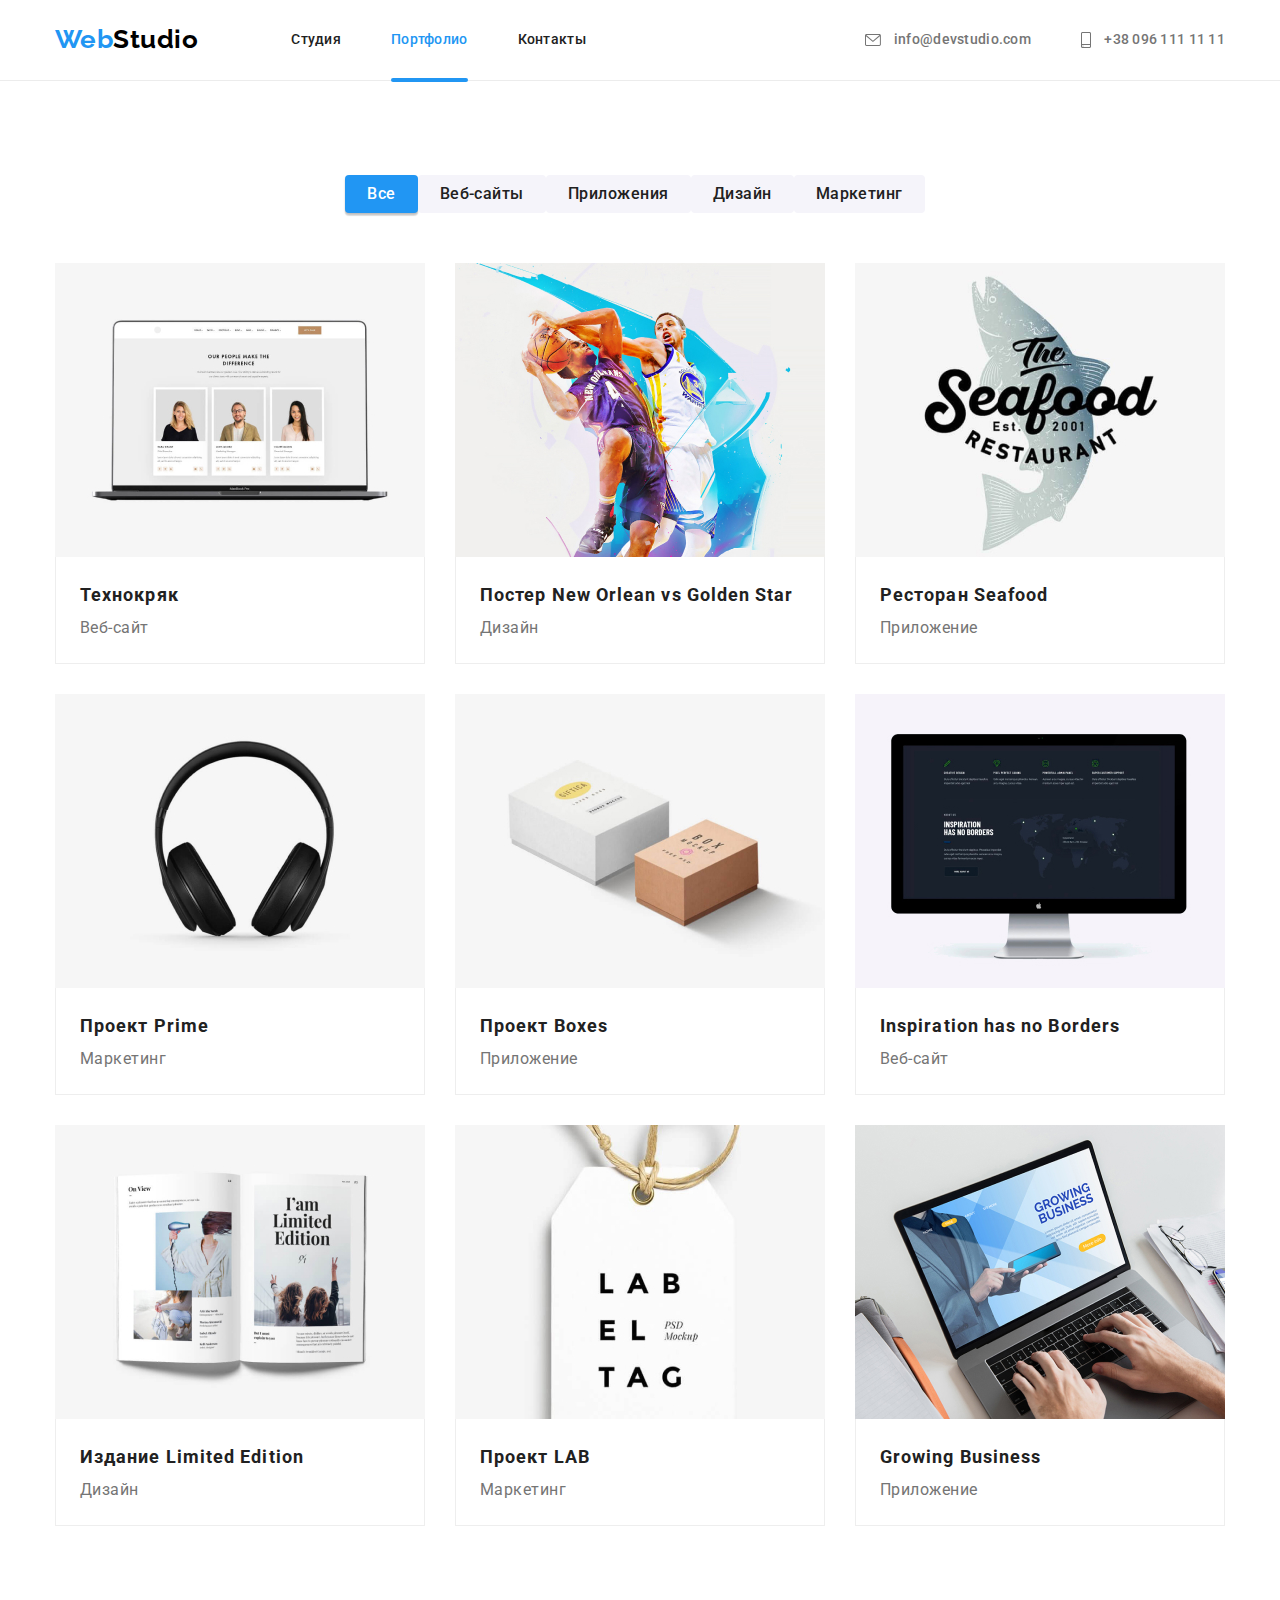
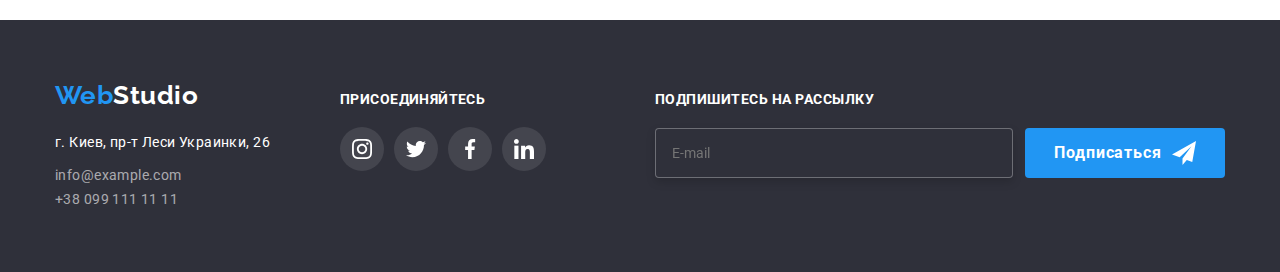
==== commit 85d20dc0: "Внесение правок" ====
--- a/portfolio.html
+++ b/portfolio.html
@@ -9,7 +9,7 @@
   <link href="https://fonts.googleapis.com/css2?family=Raleway:wght@700&family=Roboto:wght@400;500;700;900&display=swap" rel="stylesheet">
   <title>Document</title>
   <link rel="stylesheet" href="https://cdnjs.cloudflare.com/ajax/libs/modern-normalize/1.0.0/modern-normalize.min.css" />
-  <link rel="stylesheet" href="./css/styles.css" />
+  <link rel="stylesheet" href="./css/main.css" />
 </head>
 <body>
   <!-- Header -->
@@ -56,225 +56,225 @@
       </ul>
     </div>
   </header> 
-  <main class="base">
+  <main>
     <!-- Кнопки -->
-    <section class="filter">
+    <section class="portfolio">
       <div class="container">
-        <h2 class="title-hide">Фильтр</h2>
-        <ul class="btns list">
-          <li class="btns-item">
-            <button type="button" class="btns-item-klick first">Все</button>
-          </li>
-          <li class="btns-item">
-            <button type="button" class="btns-item-klick">Веб-сайты</button>
-          </li>
-          <li class="btns-item">
-            <button type="button" class="btns-item-klick">Приложения</button>
-          </li>
-          <li class="btns-item">
-            <button type="button" class="btns-item-klick">Дизайн</button>
-          </li>
-          <li class="btns-item">
-            <button type="button" class="btns-item-klick">Маркетинг</button>
+        <h2 class="visually-hidden">Фильтр</h2>
+        <ul class="portfolio__nav list">
+          <li class="portfolio__nav-item">
+            <button type="button" class="button portfolio__button first">Все</button>
+          </li>
+          <li class="portfolio__nav-item">
+            <button type="button" class="button portfolio__button">Веб-сайты</button>
+          </li>
+          <li class="portfolio__nav-item">
+            <button type="button" class="button portfolio__button">Приложения</button>
+          </li>
+          <li class="portfolio__nav-item">
+            <button type="button" class="button portfolio__button">Дизайн</button>
+          </li>
+          <li class="portfolio__nav-item">
+            <button type="button" class="button portfolio__button">Маркетинг</button>
           </li>
         </ul>
         <!-- Работы в портфолио -->
-        <ul class="portfolio-list projects list">
-          <li class="portfolio-list-item">
-            <a class="portfolio-list-item-link link" href="#">
-              <div class="project-figure">
-                <img class="portfolio-list-item-images"
+        <ul class="projects list">
+          <li class="projects__item">
+            <a class="projects__link link" href="#">
+              <div class="projects__figure">
+                <img class="projects__item-images"
                   src="./images/img_08.jpg"
                   alt="фото-Технокряк"
                   width="370"
                 />
-                <div class="description-wrapper">
-                  <p class="project-description">
-                    Ресурс предлагает комплексные предложения с разным уровнем функционала и
-                    сервисов. Все это позволит посетителю получить исчерпывающие сведения о
-                    компании или частном лице.
-                  </p>
-                </div>
-              </div>
-              <div class="portfolio-list-item-content">
-                <h3 class="portfolio-list-item-title">Технокряк</h3>
-                <p class="portfolio-list-item-description">Веб-сайт</p>
-              </div>
-            </a>
-          </li>
-          <li class="portfolio-list-item">
-            <a class="portfolio-list-item-link link" href="#">
-              <div class="project-figure">
-                <img class="portfolio-list-item-images"
+                <div class="projects__description-wrapper">
+                  <p class="projects__description">
+                    Ресурс предлагает комплексные предложения с разным уровнем функционала и
+                    сервисов. Все это позволит посетителю получить исчерпывающие сведения о
+                    компании или частном лице.
+                  </p>
+                </div>
+              </div>
+              <div class="projects__content">
+                <h3 class="projects__title">Технокряк</h3>
+                <p class="projects__item-description">Веб-сайт</p>
+              </div>
+            </a>
+          </li>
+          <li class="projects__item">
+            <a class="projects__link link" href="#">
+              <div class="projects__figure">
+                <img class="projects__item-images"
                   src="./images/img_09.jpg"
                   alt="фото-Постер-New-Orlean-vs-Golden-Star"
                   width="370"
                 />
-                <div class="description-wrapper">
-                  <p class="project-description">
-                    Ресурс предлагает комплексные предложения с разным уровнем функционала и
-                    сервисов. Все это позволит посетителю получить исчерпывающие сведения о
-                    компании или частном лице.
-                  </p>
-                </div>
-              </div>
-              <div class="portfolio-list-item-content">
-                <h3 class="portfolio-list-item-title">Постер <span lang="en">New Orlean vs Golden Star</span></h3>
-                <p class="portfolio-list-item-description">Дизайн</p>
-              </div>
-            </a>
-          </li>
-          <li class="portfolio-list-item">
-            <a class="portfolio-list-item-link link" href="#">
-              <div class="project-figure">
-                <img class="portfolio-list-item-images"
+                <div class="projects__description-wrapper">
+                  <p class="projects__description">
+                    Ресурс предлагает комплексные предложения с разным уровнем функционала и
+                    сервисов. Все это позволит посетителю получить исчерпывающие сведения о
+                    компании или частном лице.
+                  </p>
+                </div>
+              </div>
+              <div class="projects__content">
+                <h3 class="projects__title">Постер <span lang="en">New Orlean vs Golden Star</span></h3>
+                <p class="projects__item-description">Дизайн</p>
+              </div>
+            </a>
+          </li>
+          <li class="projects__item">
+            <a class="projects__link link" href="#">
+              <div class="projects__figure">
+                <img class="projects__item-images"
                   src="./images/img_10.jpg"
                   alt="фото-Ресторан-Seafood"
                   width="370"
                 />
-                <div class="description-wrapper">
-                  <p class="project-description">
-                    Ресурс предлагает комплексные предложения с разным уровнем функционала и
-                    сервисов. Все это позволит посетителю получить исчерпывающие сведения о
-                    компании или частном лице.
-                  </p>
-                </div>
-              </div>
-              <div class="portfolio-list-item-content">
-                <h3 class="portfolio-list-item-title">Ресторан <span lang="en">Seafood</span></h3>
-                <p class="portfolio-list-item-description">Приложение</p>
-              </div>
-            </a>
-          </li>
-          <li class="portfolio-list-item">
-            <a class="portfolio-list-item-link link" href="#">
-              <div class="project-figure">
-                <img class="portfolio-list-item-images"
+                <div class="projects__description-wrapper">
+                  <p class="projects__description">
+                    Ресурс предлагает комплексные предложения с разным уровнем функционала и
+                    сервисов. Все это позволит посетителю получить исчерпывающие сведения о
+                    компании или частном лице.
+                  </p>
+                </div>
+              </div>
+              <div class="projects__content">
+                <h3 class="projects__title">Ресторан <span lang="en">Seafood</span></h3>
+                <p class="projects__item-description">Приложение</p>
+              </div>
+            </a>
+          </li>
+          <li class="projects__item">
+            <a class="projects__link link" href="#">
+              <div class="projects__figure">
+                <img class="projects__item-images"
                   src="./images/img_11.jpg"
                   alt="фото-Проект-Prime"
                   width="370"
                 />
-                <div class="description-wrapper">
-                  <p class="project-description">
-                    Ресурс предлагает комплексные предложения с разным уровнем функционала и
-                    сервисов. Все это позволит посетителю получить исчерпывающие сведения о
-                    компании или частном лице.
-                  </p>
-                </div>
-              </div>
-              <div class="portfolio-list-item-content">
-                <h3 class="portfolio-list-item-title">Проект <span lang="en">Prime</span></h3>
-                <p class="portfolio-list-item-description">Маркетинг</p>
-              </div>
-            </a>
-          </li>
-          <li class="portfolio-list-item">
-            <a class="portfolio-list-item-link link" href="#">
-              <div class="project-figure">
-                <img class="portfolio-list-item-images"
+                <div class="projects__description-wrapper">
+                  <p class="projects__description">
+                    Ресурс предлагает комплексные предложения с разным уровнем функционала и
+                    сервисов. Все это позволит посетителю получить исчерпывающие сведения о
+                    компании или частном лице.
+                  </p>
+                </div>
+              </div>
+              <div class="projects__content">
+                <h3 class="projects__title">Проект <span lang="en">Prime</span></h3>
+                <p class="projects__item-description">Маркетинг</p>
+              </div>
+            </a>
+          </li>
+          <li class="projects__item">
+            <a class="projects__link link" href="#">
+              <div class="projects__figure">
+                <img class="projects__item-images"
                   src="./images/img_12.jpg"
                   alt="фото-Проект-Boxes"
                   width="370"
                 />
-                <div class="description-wrapper">
-                  <p class="project-description">
-                    Ресурс предлагает комплексные предложения с разным уровнем функционала и
-                    сервисов. Все это позволит посетителю получить исчерпывающие сведения о
-                    компании или частном лице.
-                  </p>
-                </div>
-              </div>
-              <div class="portfolio-list-item-content">
-                <h3 class="portfolio-list-item-title">Проект <span lang="en">Boxes</span></h3>
-                <p class="portfolio-list-item-description">Приложение</p>
-              </div>
-            </a>
-          </li>
-          <li class="portfolio-list-item">
-            <a class="portfolio-list-item-link link" href="#">
-              <div class="project-figure">
-                <img class="portfolio-list-item-images"
+                <div class="projects__description-wrapper">
+                  <p class="projects__description">
+                    Ресурс предлагает комплексные предложения с разным уровнем функционала и
+                    сервисов. Все это позволит посетителю получить исчерпывающие сведения о
+                    компании или частном лице.
+                  </p>
+                </div>
+              </div>
+              <div class="projects__content">
+                <h3 class="projects__title">Проект <span lang="en">Boxes</span></h3>
+                <p class="projects__item-description">Приложение</p>
+              </div>
+            </a>
+          </li>
+          <li class="projects__item">
+            <a class="projects__link link" href="#">
+              <div class="projects__figure">
+                <img class="projects__item-images"
                   src="./images/img_13.jpg"
                   alt="фото-Inspiration-has-no-Borders"
                   width="370"
                 />
-                <div class="description-wrapper">
-                  <p class="project-description">
-                    Ресурс предлагает комплексные предложения с разным уровнем функционала и
-                    сервисов. Все это позволит посетителю получить исчерпывающие сведения о
-                    компании или частном лице.
-                  </p>
-                </div>
-              </div>
-              <div class="portfolio-list-item-content">
-                <h3 lang="en" class="portfolio-list-item-title">Inspiration has no Borders</h3>
-                <p class="portfolio-list-item-description">Веб-сайт</p>
-              </div>
-            </a>
-          </li>
-          <li class="portfolio-list-item">
-            <a class="portfolio-list-item-link link" href="#">
-              <div class="project-figure">
-                <img class="portfolio-list-item-images"
+                <div class="projects__description-wrapper">
+                  <p class="projects__description">
+                    Ресурс предлагает комплексные предложения с разным уровнем функционала и
+                    сервисов. Все это позволит посетителю получить исчерпывающие сведения о
+                    компании или частном лице.
+                  </p>
+                </div>
+              </div>
+              <div class="projects__content">
+                <h3 lang="en" class="projects__title">Inspiration has no Borders</h3>
+                <p class="projects__item-description">Веб-сайт</p>
+              </div>
+            </a>
+          </li>
+          <li class="projects__item">
+            <a class="projects__link link" href="#">
+              <div class="projects__figure">
+                <img class="projects__item-images"
                   src="./images/img_14.jpg"
                   alt="фото-Издание-Limited-Edition"
                   width="370"
                 />
-                <div class="description-wrapper">
-                  <p class="project-description">
-                    Ресурс предлагает комплексные предложения с разным уровнем функционала и
-                    сервисов. Все это позволит посетителю получить исчерпывающие сведения о
-                    компании или частном лице.
-                  </p>
-                </div>
-              </div>
-              <div class="portfolio-list-item-content">
-                <h3 class="portfolio-list-item-title">Издание <span lang="en">Limited Edition</span></h3>
-                <p class="portfolio-list-item-description">Дизайн</p>
-              </div>
-            </a>
-          </li>
-          <li class="portfolio-list-item">
-            <a class="portfolio-list-item-link link" href="#">
-              <div class="project-figure">
-                <img class="portfolio-list-item-images"
+                <div class="projects__description-wrapper">
+                  <p class="projects__description">
+                    Ресурс предлагает комплексные предложения с разным уровнем функционала и
+                    сервисов. Все это позволит посетителю получить исчерпывающие сведения о
+                    компании или частном лице.
+                  </p>
+                </div>
+              </div>
+              <div class="projects__content">
+                <h3 class="projects__title">Издание <span lang="en">Limited Edition</span></h3>
+                <p class="projects__item-description">Дизайн</p>
+              </div>
+            </a>
+          </li>
+          <li class="projects__item">
+            <a class="projects__link link" href="#">
+              <div class="projects__figure">
+                <img class="projects__item-images"
                   src="./images/img_15.jpg"
                   alt="фото-Проект-LAB"
                   width="370"
                 />
-                <div class="description-wrapper">
-                  <p class="project-description">
-                    Ресурс предлагает комплексные предложения с разным уровнем функционала и
-                    сервисов. Все это позволит посетителю получить исчерпывающие сведения о
-                    компании или частном лице.
-                  </p>
-                </div>
-              </div>
-              <div class="portfolio-list-item-content">
-                <h3 class="portfolio-list-item-title">Проект <span lang="en">LAB</span></h3>
-                <p class="portfolio-list-item-description">Маркетинг</p>
-              </div>
-            </a>
-          </li>
-          <li class="portfolio-list-item">
-            <a class="portfolio-list-item-link link" href="#">
-              <div class="project-figure">
-                <img class="portfolio-list-item-images"
+                <div class="projects__description-wrapper">
+                  <p class="projects__description">
+                    Ресурс предлагает комплексные предложения с разным уровнем функционала и
+                    сервисов. Все это позволит посетителю получить исчерпывающие сведения о
+                    компании или частном лице.
+                  </p>
+                </div>
+              </div>
+              <div class="projects__content">
+                <h3 class="projects__title">Проект <span lang="en">LAB</span></h3>
+                <p class="projects__item-description">Маркетинг</p>
+              </div>
+            </a>
+          </li>
+          <li class="projects__item">
+            <a class="projects__link link" href="#">
+              <div class="projects__figure">
+                <img class="projects__item-images"
                   src="./images/img_16.jpg"
                   alt="фото-Growing-Business"
                   width="370"
                 />
-                <div class="description-wrapper">
-                  <p class="project-description">
-                    Ресурс предлагает комплексные предложения с разным уровнем функционала и
-                    сервисов. Все это позволит посетителю получить исчерпывающие сведения о
-                    компании или частном лице.
-                  </p>
-                </div>
-              </div>
-              <div class="portfolio-list-item-content">
-                <h3 lang="en" class="portfolio-list-item-title">Growing Business</h3>
-                <p class="portfolio-list-item-description">Приложение</p>
+                <div class="projects__description-wrapper">
+                  <p class="projects__description">
+                    Ресурс предлагает комплексные предложения с разным уровнем функционала и
+                    сервисов. Все это позволит посетителю получить исчерпывающие сведения о
+                    компании или частном лице.
+                  </p>
+                </div>
+              </div>
+              <div class="projects__content">
+                <h3 lang="en" class="projects__title">Growing Business</h3>
+                <p class="projects__item-description">Приложение</p>
               </div>
             </a>
           </li>
@@ -283,70 +283,72 @@
     </section>
   </main>
   <!-- Подвал -->
-  <footer class="basement">
-    <div class="container basement-container">
-      <div class="address-container">
-        <a href="index.html" class="basement-link link"><span lang="en">Web<span class="basement-link-span">Studio</span></span></a>
-        <address class="basement-adress">
-          <p class="basement-adress-post">г. Киев, пр-т Леси Украинки, 26</p>
-          <ul class="basement-adress-mt list">
-            <li class="basement-adress-item">
-              <a href="mailto:info@example.com" class="basement-adress-mt-link link">info@example.com</a>
+  <footer class="footer">
+    <div class="container">
+      <div class="address-wrapper">
+        <a href="index.html" class="logo footer__logo link"><span lang="en" class="footer__logo--span">Web</span>Studio</a>
+        <address class="footer-adress">
+          <p class="footer-adress__post">г. Киев, пр-т Леси Украинки, 26</p>
+          <ul class="footer-contacts list">
+            <li class="footer-adress__item">
+              <a href="mailto:info@example.com" class="footer-contacts__link link">info@example.com</a>
             </li>
-            <li class="basement-adress-item">
-              <a href="tel:+380991111111" class="basement-adress-mt-link link">+38 099 111 11 11</a>
+            <li class="footer-adress__item">
+              <a href="tel:+380991111111" class="footer-contacts__link link">+38 099 111 11 11</a>
             </li>
           </ul>
         </address>
       </div>
+      <!-- Присоединяйтесь -->
       <div class="socials">
-        <p class="socials-text">Присоединяйтесь</p>
-        <ul class="socials-list list">
-          <li class="socials-item">
-            <a class="socials-link" href="#">
-              <svg width="20" height="20" class="socials-icon">
+        <p class="socials__text">Присоединяйтесь</p>
+        <ul class="socials__list list">
+          <li class="socials__item">
+            <a class="socials__link" href="#">
+              <svg width="20" height="20" class="socials__icon">
                 <use href="./images/icons.svg#icon-instagram"></use>
               </svg>
             </a>
           </li>
-          <li class="socials-item">
-            <a class="socials-link" href="#">
-              <svg width="20" height="20" class="socials-icon">
+          <li class="socials__item">
+            <a class="socials__link" href="#">
+              <svg width="20" height="20" class="socials__icon">
                 <use href="./images/icons.svg#icon-twitter"></use>
               </svg>
             </a>
           </li>
-          <li class="socials-item">
-            <a class="socials-link" href="#">
-              <svg width="20" height="20" class="socials-icon">
+          <li class="socials__item">
+            <a class="socials__link" href="#">
+              <svg width="20" height="20" class="socials__icon">
                 <use href="./images/icons.svg#icon-facebook"></use>
               </svg>
             </a>
           </li>
-          <li class="socials-item">
-            <a class="socials-link" href="#">
-              <svg width="20" height="20" class="socials-icon">
+          <li class="socials__item">
+            <a class="socials__link" href="#">
+              <svg width="20" height="20" class="socials__icon">
                 <use href="./images/icons.svg#icon-linkedin"></use>
               </svg>
             </a>
           </li>
         </ul>
       </div>
+      <!-- Подпишитесь -->
       <div class="subscribe">
-        <strong class="subscribe-title">Подпишитесь на рассылку</strong>
-        <form class="subscribe-form">
-          <label>
-            <input type="email" name="email" placeholder="E-mail" class="email-field" />
+        <strong class="subscribe__title">Подпишитесь на рассылку</strong>
+        <form class="subscribe__form">
+          <label class="subscribe__label">
+            <input type="email" name="email" placeholder="E-mail" class="subscribe__input" />
           </label>
-          <button class="subscribe-button" type="submit">
+          <button class="subscribe__button" type="submit">
             Подписаться
-            <svg class="send-icon" width="24" height="24">
+            <svg class="subscribe__icon" width="24" height="24">
               <use href="./images/icons.svg#icon-modal-send"></use>
             </svg>
           </button>
         </form>
       </div>
     </div>
-  </footer> 
+  </footer>
 </body>
 </html>
--- a/css/main.css
+++ b/css/main.css
@@ -0,0 +1,888 @@
+@charset "UTF-8";
+:root {
+  --color-header: #212121;
+  --color-accent: #2196f3;
+  --color-hover: #188ce8;
+  --color-black: #000000;
+  --color-gray: #757575;
+  --color-white: #ffffff;
+  --color-team: #f5f4fa;
+  --color-footer: #2f303a;
+  --color-alpha: rgba(255, 255, 255, 0.6);
+  --color-icon: #afb1B8;
+  --shadows: 0px 3px 1px rgba(0, 0, 0, 0.1), 0px 1px 2px rgba(0, 0, 0, 0.08), 0px 2px 2px rgba(0, 0, 0, 0.12);
+  --transition-time: 250ms;
+  --cubic-function: cubic-bezier(0.4, 0, 0.2, 1);
+  --modal-border-color: rgba(33, 33, 33, 0.2);
+  --modal-placeholder-color: rgba(117, 117, 117, 0.5);
+}
+
+/* Сброс марджинов для абзацев и заголовков */
+p, h1, h2, h3, h4, h5, h6 {
+  margin: 0;
+}
+
+body {
+  font-family: "Roboto", sans-serif;
+  color: var(--color-white);
+  background-color: var(--color-white);
+  letter-spacing: 0.03em;
+}
+
+/* Доп. класс для снятия дефолтных подчеркиваний со ссылок */
+.link {
+  text-decoration: none;
+}
+
+/* Доп. класс для удаления точек, марджинов и паддингов у элементов списка */
+.list {
+  list-style: none;
+  padding: 0;
+  margin: 0;
+}
+
+.container {
+  width: 1200px;
+  padding: 0 15px;
+  margin: 0 auto;
+}
+
+button {
+  padding: 0;
+  cursor: pointer;
+}
+
+.logo {
+  font-family: "Raleway", sans-serif;
+  font-weight: 700;
+  font-size: 26px;
+  line-height: 1.19;
+}
+
+.visually-hidden {
+  position: absolute;
+  white-space: nowrap;
+  width: 1px;
+  height: 1px;
+  overflow: hidden;
+  border: 0;
+  padding: 0;
+  clip: rect(0 0 0 0);
+  clip-path: inset(50%);
+  margin: -1px;
+}
+
+a, img {
+  text-decoration: none;
+  display: block;
+}
+
+.header {
+  border-bottom: 1px solid #ececec;
+  align-items: center;
+}
+.header .container {
+  display: flex;
+  align-items: center;
+}
+
+.header__logo {
+  color: var(--color-black);
+  padding: 24px 0 25px 0;
+  margin-right: 93px;
+}
+.header__logo--span {
+  color: var(--color-accent);
+}
+
+.site-nav {
+  display: flex;
+}
+.site-nav__item:not(:last-child) {
+  margin-right: 50px;
+}
+.site-nav__link {
+  padding: 32px 0;
+  display: block;
+  font-weight: 500;
+  font-size: 14px;
+  line-height: 1.14;
+  letter-spacing: 0.02em;
+  color: var(--color-header);
+  position: relative;
+  transition: color var(--transition-time) var(--cubic-function);
+}
+.site-nav__link:hover, .site-nav__link:focus {
+  color: var(--color-accent);
+}
+
+/* Подсветка текущей страницы */
+.site-nav__link--current {
+  color: var(--color-accent);
+}
+.site-nav__link--current::after {
+  content: "";
+  display: block;
+  position: absolute;
+  left: 0;
+  bottom: -2%;
+  width: 100%;
+  height: 4px;
+  background-color: var(--color-accent);
+  border-radius: 2px;
+}
+
+/* Контакты */
+.header-contacts {
+  display: flex;
+  margin-left: auto;
+  align-items: center;
+}
+.header-contacts__item:not(:last-child) {
+  margin-right: 50px;
+}
+
+.header-contacts__link {
+  display: block;
+  padding-top: 32px;
+  padding-bottom: 32px;
+  font-weight: 500;
+  font-size: 14px;
+  line-height: 1.14;
+  letter-spacing: 0.02em;
+  color: var(--color-gray);
+  transition: color var(--transition-time) var(--cubic-function);
+}
+.header-contacts__link:hover, .header-contacts__link:focus {
+  color: var(--color-accent);
+}
+
+.header-contacts__icon {
+  margin-right: 10px;
+  vertical-align: middle;
+  fill: currentColor;
+}
+
+.footer {
+  padding: 60px 0;
+  font-weight: 400;
+  font-size: 14px;
+  line-height: 1.71;
+  background-color: var(--color-footer);
+}
+.footer .container {
+  display: flex;
+  align-items: baseline;
+}
+.footer .subscribe__input {
+  color: var(--color-white);
+  width: 358px;
+  height: 50px;
+  padding: 15px 16px;
+  border-radius: 4px;
+  border: 1px solid rgba(255, 255, 255, 0.3);
+  filter: drop-shadow(0px 4px 4px rgba(0, 0, 0, 0.15));
+  background-color: #2f303a;
+}
+
+.address-wrapper {
+  margin-right: 70px;
+}
+
+.footer__logo {
+  display: inline-block;
+  margin-bottom: 20px;
+  color: var(--color-white);
+}
+.footer__logo--span {
+  display: inline-block;
+  color: var(--color-accent);
+}
+
+.footer-adress {
+  display: block;
+  font-style: normal;
+}
+.footer-adress__post {
+  margin-bottom: 9px;
+  font-size: 14px;
+  line-height: 1.71;
+  letter-spacing: 0.03em;
+  color: var(--color-white);
+}
+
+.footer-contacts__link {
+  font-size: 14px;
+  line-height: 1.71;
+  letter-spacing: 0.03em;
+  color: var(--color-alpha);
+  transition: color var(--transition-time) var(--cubic-function);
+}
+.footer-contacts__link:hover, .footer-contacts__link:focus {
+  color: var(--color-accent);
+}
+.footer-contacts__item:not(:last-child) {
+  margin-bottom: 9px;
+}
+
+/* ПРИСОЕДИНЯЙТЕСЬ */
+.socials {
+  margin-right: auto;
+}
+.socials__text {
+  display: block;
+  color: var(--color-white);
+  font-weight: 700;
+  font-size: 14px;
+  line-height: 1.15;
+  letter-spacing: 0.03em;
+  text-transform: uppercase;
+  margin-bottom: 20px;
+}
+.socials__list {
+  display: flex;
+}
+.socials__item:not(:last-child) {
+  margin-right: 10px;
+}
+.socials__link {
+  width: 44px;
+  height: 44px;
+  display: flex;
+  justify-content: center;
+  align-items: center;
+  border-radius: 50%;
+  color: var(--color-white);
+  background-color: rgba(255, 255, 255, 0.1);
+  transition: background-color var(--transition-time) var(--cubic-function);
+}
+.socials__link:hover, .socials__link:focus {
+  background-color: var(--color-accent);
+}
+.socials__icon {
+  width: 20px;
+  height: 20px;
+  fill: var(--color-white);
+}
+
+.socials__link:hover .socials__icon,
+.socials__link:focus .socials__icon {
+  fill: var(--color-white);
+}
+
+/* ПОДПИШИТЕСЬ НА РАССЫЛКУ */
+.subscribe__label {
+  width: 358px;
+  margin-right: 12px;
+}
+.subscribe__form {
+  display: flex;
+  align-items: flex-end;
+}
+.subscribe__title {
+  display: block;
+  font-size: 14px;
+  line-height: 1.14;
+  font-weight: 700;
+  text-transform: uppercase;
+  margin-bottom: 20px;
+}
+.subscribe__button {
+  display: flex;
+  align-items: center;
+  justify-content: center;
+  width: 200px;
+  height: 50px;
+  border: none;
+  border-radius: 4px;
+  font-weight: 700;
+  font-size: 16px;
+  line-height: 1.67;
+  letter-spacing: 0.06em;
+  color: var(--color-white);
+  background-color: #2196f3;
+  box-shadow: var(--box-shadow);
+}
+.subscribe__icon {
+  margin-left: 10px;
+}
+
+.hero {
+  max-width: 1600px;
+  height: 600px;
+  margin-left: auto;
+  margin-right: auto;
+  background-image: linear-gradient(to right, rgba(47, 48, 58, 0.4), rgba(47, 48, 58, 0.4)), url(../images/img_00.jpg);
+  background-position: center;
+  background-repeat: no-repeat;
+  padding: 200px 0;
+  text-align: center;
+  background-color: var(--color-footer);
+}
+.hero__title {
+  width: 670px;
+  margin: 0 auto 30px auto;
+  font-family: "Roboto";
+  font-weight: 900;
+  font-size: 44px;
+  line-height: 1.36;
+  text-align: center;
+  letter-spacing: 0.06em;
+  text-transform: uppercase;
+  color: var(--color-white);
+}
+.hero__button {
+  display: inline-block;
+  padding: 10px 32px;
+  border-radius: 4px;
+  min-width: 200px;
+  text-align: center;
+  font-family: Inherit;
+  font-weight: 700;
+  font-size: 16px;
+  line-height: 1.88;
+  letter-spacing: 0.06em;
+  border: none;
+  color: var(--color-white);
+  background-color: var(--color-accent);
+  transition: background-color var(--transition-time) var(--cubic-function);
+}
+.hero__button:hover, .hero__button:focus {
+  background-color: var(--color-hover);
+}
+
+.benefits {
+  background-color: var(--color-white);
+  padding-top: 94px;
+  padding-bottom: 94px;
+}
+.benefits__list {
+  display: flex;
+  justify-content: space-between;
+}
+.benefits__item {
+  flex-basis: calc((100% - 90px) / 4);
+}
+.benefits__item:not(:last-child) {
+  margin-right: 30px;
+}
+.benefits__content {
+  display: flex;
+  width: 270px;
+  height: 120px;
+  justify-content: center;
+  align-items: center;
+  background-color: var(--color-team);
+  border-radius: 4px;
+  margin-bottom: 30px;
+}
+.benefits__title {
+  margin-bottom: 10px;
+  font-size: 14px;
+  line-height: 1.14;
+  letter-spacing: 0.03em;
+  text-transform: uppercase;
+  color: var(--color-header);
+}
+.benefits__text {
+  font-size: 14px;
+  line-height: 1.71;
+  letter-spacing: 0.03em;
+  color: var(--color-gray);
+}
+.benefits__icon {
+  border-radius: 4px;
+  filter: drop-shadow(0px 4px 4px rgba(0, 0, 0, 0.25));
+}
+
+.doing {
+  padding-bottom: 94px;
+}
+.doing__title {
+  margin-bottom: 50px;
+  font-size: 36px;
+  line-height: 1.17;
+  text-align: center;
+  letter-spacing: 0.03em;
+  color: var(--color-header);
+}
+.doing__list {
+  display: flex;
+}
+.doing__item {
+  position: relative;
+}
+.doing__item:not(:last-child) {
+  margin-right: 30px;
+}
+.doing__description {
+  display: flex;
+  justify-content: center;
+  align-items: center;
+  height: 70px;
+  width: 100%;
+  position: absolute;
+  bottom: 0;
+  font-weight: 700;
+  font-size: 14px;
+  line-height: 1.14;
+  text-transform: uppercase;
+  color: var(--color-white);
+  background-color: rgba(47, 48, 58, 0.8);
+}
+
+.team {
+  padding: 94px 0;
+  background-color: var(--color-team);
+}
+.team__title {
+  margin-bottom: 50px;
+  font-size: 36px;
+  line-height: 1.17;
+  text-align: center;
+  letter-spacing: 0.03em;
+  color: var(--color-header);
+}
+.team__list {
+  display: flex;
+}
+.team__item {
+  min-width: 270px;
+  box-shadow: var(--shadows);
+  border-radius: 0px 0px 4px 4px;
+  background-color: var(--color-white);
+}
+.team__item:not(:last-child) {
+  margin-right: 30px;
+}
+.team__content {
+  padding-bottom: 30px;
+  padding-top: 30px;
+}
+.team__teammate {
+  margin-bottom: 10px;
+  font-weight: 500;
+  font-size: 16px;
+  line-height: 1.19;
+  text-align: center;
+  letter-spacing: 0.03em;
+  color: var(--color-header);
+}
+.team__position {
+  font-size: 16px;
+  line-height: 1.19;
+  text-align: center;
+  letter-spacing: 0.03em;
+  margin-bottom: 16px;
+  color: var(--color-gray);
+}
+.team__soc-list {
+  display: flex;
+  justify-content: center;
+}
+.team__soc-item {
+  width: 44px;
+  height: 44px;
+  margin-left: 10px;
+}
+.team__soc-item:not(:last-child) {
+  margin-right: 10px;
+}
+.team__soc-link {
+  display: flex;
+  align-items: center;
+  justify-content: center;
+  width: 100%;
+  height: 100%;
+  border-radius: 50%;
+  color: #afb1b8;
+  transition: color var(--transition-time) var(--cubic-function), background-color var(--transition-time) var(--cubic-function);
+}
+.team__soc-link:hover, .team__soc-link:focus {
+  color: var(--color-white);
+  background-color: var(--color-accent);
+}
+.team__soc-icon {
+  fill: currentColor;
+}
+
+.clients {
+  padding: 94px 0;
+}
+.clients__title {
+  font-size: 36px;
+  line-height: 1.17;
+  text-align: center;
+  margin-bottom: 50px;
+  color: var(--color-header);
+}
+.clients__list {
+  display: flex;
+  justify-content: space-between;
+}
+.clients__link {
+  display: flex;
+  width: 170px;
+  height: 92px;
+  justify-content: center;
+  align-items: center;
+  outline: transparent;
+  border: 1px solid var(--color-icon);
+  border-radius: 4px;
+  color: var(--color-icon);
+  transition: color var(--transition-time) var(--cubic-function), border-color var(--transition-time) var(--cubic-function);
+}
+.clients__link:hover, .clients__link:focus {
+  color: var(--color-accent);
+  border-color: var(--color-accent);
+}
+.clients__icon {
+  display: flex;
+  fill: currentColor;
+}
+
+/* Фон модального окна */
+.backdrop {
+  position: fixed;
+  top: 0;
+  left: 0;
+  width: 100%;
+  height: 100%;
+  background-color: rgba(0, 0, 0, 0.2);
+}
+
+.backdrop.is-hidden {
+  opacity: 0;
+  transition: opacity var(--transition-time) var(--cubic-function);
+  visibility: hidden;
+  pointer-events: none;
+}
+
+.is-hidden .modal {
+  transform: translate(-50%, -50%) scale(0);
+}
+
+/* Модальное окно */
+.modal {
+  position: fixed;
+  left: 50%;
+  top: 50%;
+  width: 528px;
+  height: 581px;
+  opacity: 1;
+  visibility: visible;
+  padding: 40px;
+  background-color: var(--color-white);
+  transform: translate(-50%, -50%) scale(1);
+  transition: transform var(--transition-time) var(--cubic-function);
+}
+
+/* Кнопка закрытия модального окна */
+.modal__close {
+  position: absolute;
+  right: 8px;
+  top: 8px;
+  display: flex;
+  justify-content: center;
+  align-items: center;
+  width: 30px;
+  height: 30px;
+  border: 1px solid rgba(0, 0, 0, 0.1);
+  border-radius: 50%;
+  background-color: var(--color-white);
+  transition: color var(--transition-time) var(--cubic-function), border-color var(--transition-time) var(--cubic-function);
+}
+
+.modal__close:hover, .modal__close:focus {
+  color: var(--color-accent);
+  outline: transparent;
+  border-color: var(--color-accent);
+}
+
+.modal__close-icon {
+  fill: currentColor;
+}
+
+/* Заголовок модального окна */
+.modal__title {
+  font-weight: 700;
+  font-size: 20px;
+  line-height: 1.15;
+  text-align: center;
+  justify-content: center;
+  letter-spacing: 0.03em;
+  color: var(--color-header);
+}
+
+/* Форма */
+.form {
+  display: flex;
+  flex-direction: column;
+  color: var(--color-white);
+  margin-top: 12px;
+}
+
+.form__label {
+  cursor: pointer;
+  display: flex;
+  flex-direction: column;
+  font-weight: 400;
+  font-size: 12px;
+  line-height: 1.17;
+  letter-spacing: 0.01em;
+  color: var(--color-gray);
+}
+
+.form__label:not(:first-child) {
+  margin-top: 10px;
+}
+
+.form__label:hover .form__input, .form__label:hover .form__comment {
+  border-color: var(--color-accent);
+}
+
+.form__label:hover .form__input-icon {
+  fill: var(--color-accent);
+}
+
+.form__input-wrapper {
+  display: inline-block;
+  position: relative;
+  color: var(--color-header);
+  margin-top: 4px;
+}
+
+.form__input {
+  width: 100%;
+  height: 40px;
+  padding: 12px 42px;
+  border-radius: 4px;
+  border: 1px solid var(--modal-border-color);
+  cursor: pointer;
+  transition: border-color var(--transition-time) var(--cubic-function);
+}
+
+.form__input:focus {
+  border-color: var(--color-accent);
+}
+
+.form__input:focus + .form__input-icon {
+  fill: var(--color-accent);
+}
+
+.form__input-icon {
+  position: absolute;
+  top: 50%;
+  left: 12px;
+  transform: translateY(-50%);
+  fill: currentColor;
+  transition: fill var(--transition-time) var(--cubic-function);
+}
+
+.form__comment {
+  width: 100%;
+  height: 120px;
+  padding: 12px 16px;
+  border: 1px solid var(--modal-border-color);
+  border-radius: 4px;
+  resize: none;
+  margin-top: 4px;
+}
+
+.form__comment::placeholder {
+  font-weight: 400;
+  font-size: 14px;
+  line-height: 1.14;
+  letter-spacing: 0.01em;
+  color: var(--modal-placeholder-color);
+}
+
+.form__comment:focus {
+  border-color: var(--color-accent);
+}
+
+.agreement {
+  position: relative;
+  display: flex;
+  justify-content: center;
+  align-items: center;
+  margin-top: 20px;
+}
+
+.check:hover .check__icon--focus {
+  opacity: 1;
+}
+
+.check__input {
+  position: absolute;
+  bottom: 6px;
+  left: 10px;
+}
+
+.check__input:focus ~ .check__icon--focus {
+  opacity: 1;
+}
+
+.check__input:checked ~ .check__icon--active {
+  opacity: 1;
+}
+
+.check__icon--disable {
+  opacity: 1;
+}
+
+.check__icon--active {
+  position: absolute;
+  left: 11px;
+  opacity: 0;
+  transition: opacity var(--transition-time) var(--cubic-function);
+}
+
+.check__icon--focus {
+  position: absolute;
+  left: 11px;
+  opacity: 0;
+  transition: opacity var(--transition-time) var(--cubic-function);
+}
+
+.agreement__text {
+  margin-left: 7px;
+  font-size: 14px;
+  line-height: 1.71;
+  color: var(--color-gray);
+}
+
+.agreement__link {
+  display: inline;
+  text-decoration: underline;
+  color: var(--color-accent);
+  outline-color: transparent;
+  transition: outline-color var(--transition-time) var(--cubic-function);
+}
+
+.agreement__link:focus {
+  outline-color: var(--color-accent);
+}
+
+.modal__submit {
+  align-self: center;
+  width: 200px;
+  height: 50px;
+  border-radius: 4px;
+  box-shadow: var(--box-shadow);
+  color: var(--color-white);
+  background-color: var(--color-hover);
+  border: 0;
+  font-weight: 700;
+  font-size: 16px;
+  line-height: 1.9;
+  letter-spacing: 0.06em;
+  margin-top: 30px;
+}
+
+.portfolio {
+  padding: 94px 0;
+}
+.portfolio__nav {
+  display: flex;
+  justify-content: center;
+  margin-bottom: 50px;
+}
+.portfolio__nav:not(:last-child) {
+  margin-right: 10px;
+}
+.portfolio__button {
+  font-family: Inherit;
+  font-weight: 500;
+  font-size: 16px;
+  line-height: 1.6;
+  letter-spacing: 0.03em;
+  color: var(--color-header);
+  background-color: var(--color-team);
+  text-align: center;
+  border: 0;
+  border-radius: 4px;
+  padding: 6px 22px;
+  transition: color var(--transition-time) var(--cubic-function), box-shadow var(--transition-time) var(--cubic-function), background-color var(--transition-time) var(--cubic-function);
+}
+.portfolio__button:hover, .portfolio__button:focus {
+  box-shadow: var(--shadows);
+  background-color: var(--color-accent);
+  color: var(--color-white);
+}
+
+/* Подсветка первой кнопки */
+.first {
+  box-shadow: var(--shadows);
+  color: var(--color-white);
+  background-color: var(--color-accent);
+}
+
+.projects {
+  display: flex;
+  flex-wrap: wrap;
+  margin-top: -30px;
+  margin-left: -30px;
+}
+.projects__item {
+  flex-basis: calc(33.3333333333% - 30px);
+  margin-top: 30px;
+  margin-left: 30px;
+}
+.projects__link {
+  display: block;
+  transition: box-shadow var(--transition-time) var(--cubic-function);
+}
+.projects__link:hover, .projects__link:focus {
+  box-shadow: 0px 1px 1px rgba(0, 0, 0, 0.12), 0px 4px 4px rgba(0, 0, 0, 0.06), 1px 4px 6px rgba(0, 0, 0, 0.16);
+}
+.projects__figure {
+  position: relative;
+  overflow: hidden;
+}
+.projects__item-images {
+  display: block;
+  width: 100%;
+  height: 100%;
+}
+.projects__description-wrapper {
+  display: flex;
+  justify-content: center;
+  align-items: center;
+  position: absolute;
+  top: 0;
+  width: 100%;
+  height: 100%;
+  transform: translateY(101%);
+  transition: transform var(--transition-time) var(--cubic-function);
+  background-color: rgba(33, 150, 243, 0.9);
+}
+.projects__description {
+  width: 322px;
+  font-size: 18px;
+  line-height: 1.56;
+  color: var(--color-white);
+}
+.projects__content {
+  padding: 20px 24px;
+  border-bottom: 1px solid #EEEEEE;
+  border-left: 1px solid #EEEEEE;
+  border-right: 1px solid #EEEEEE;
+}
+.projects__title {
+  font-size: 18px;
+  line-height: 2;
+  letter-spacing: 0.06em;
+  color: var(--color-header);
+}
+.projects__item-description {
+  font-size: 16px;
+  line-height: 1.88;
+  letter-spacing: 0.03em;
+  color: var(--color-gray);
+}
+
+.projects__link:hover .projects__description-wrapper,
+.pprojects__link:focus .projects__description-wrapper {
+  transform: translateY(0);
+}/*# sourceMappingURL=main.css.map */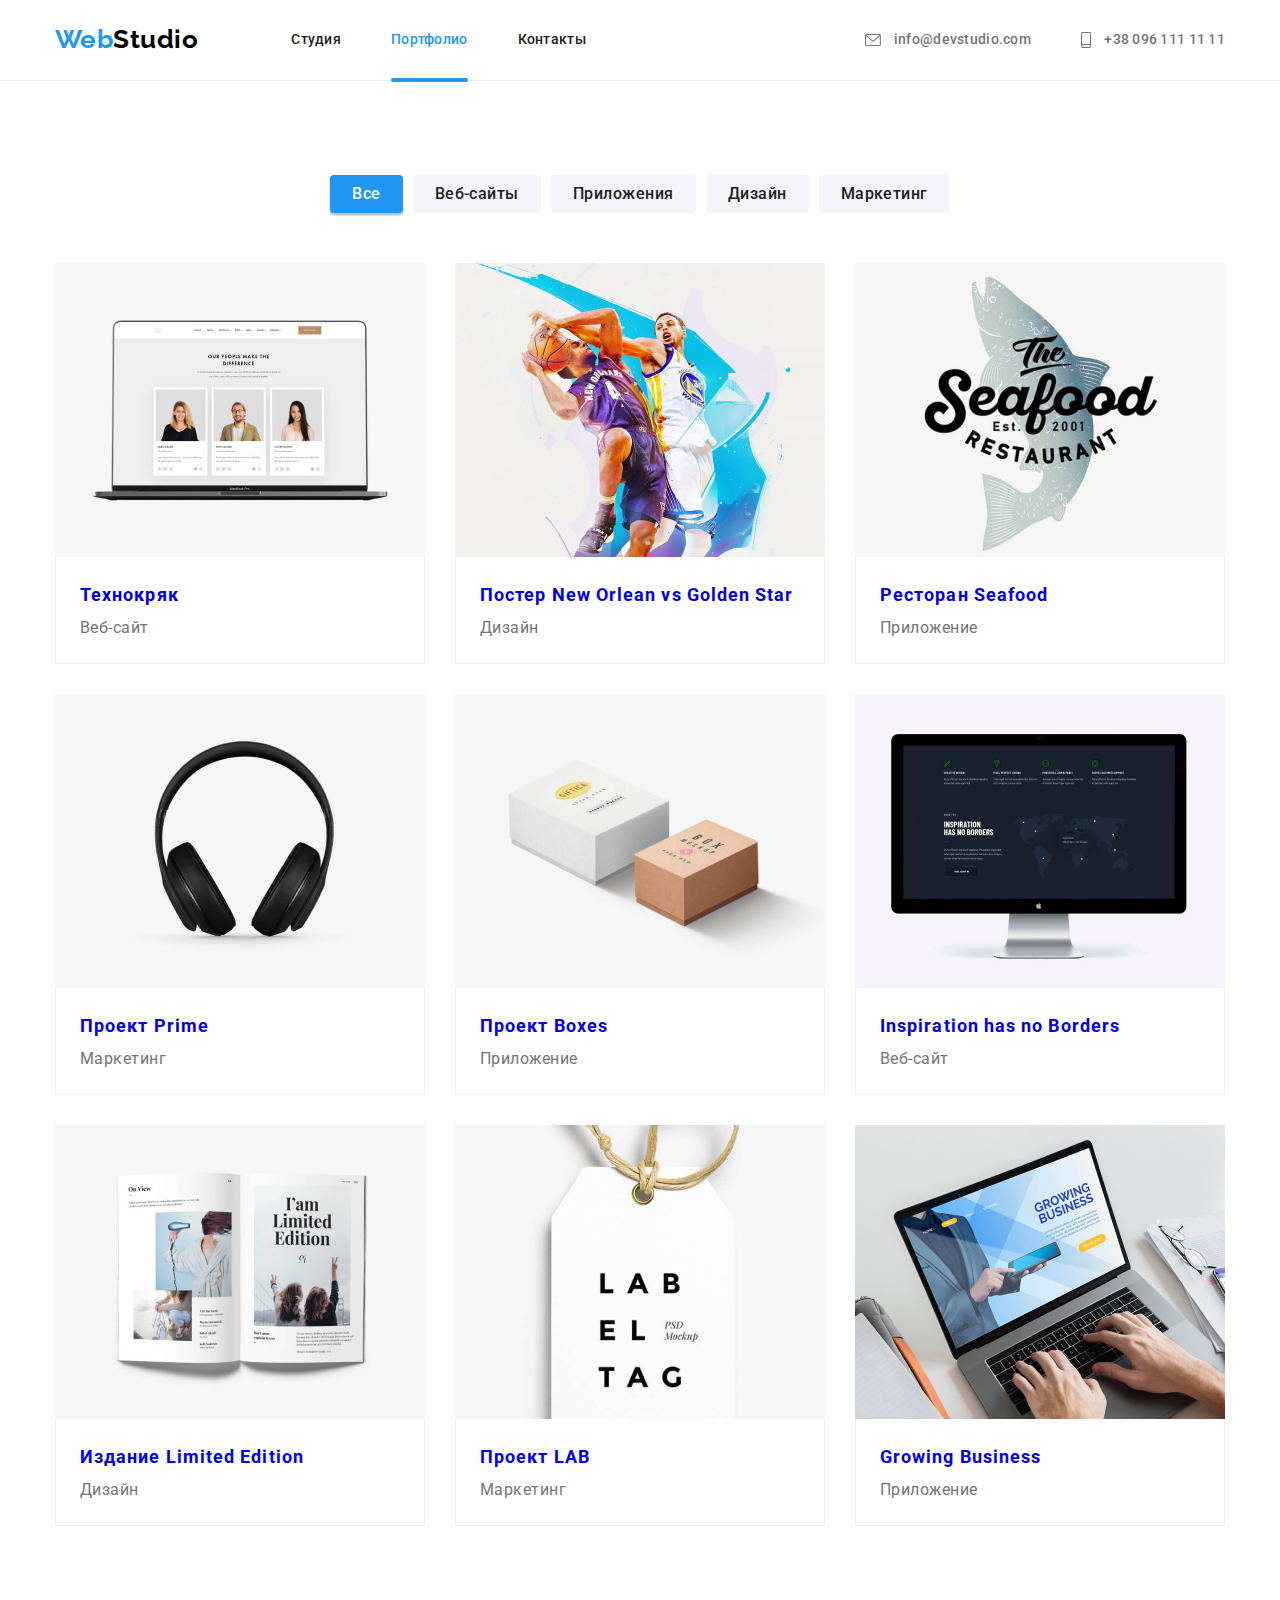
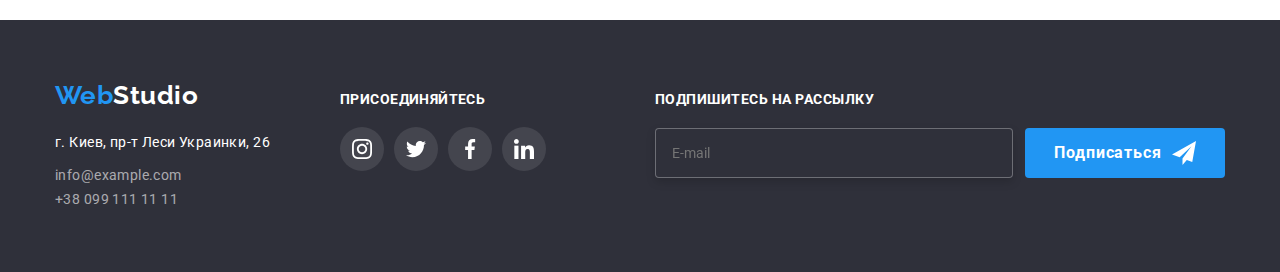
==== commit ea7e2649: "Внесение правок" ====
--- a/portfolio.html
+++ b/portfolio.html
@@ -63,19 +63,19 @@
         <h2 class="visually-hidden">Фильтр</h2>
         <ul class="portfolio__nav list">
           <li class="portfolio__nav-item">
-            <button type="button" class="button portfolio__button first">Все</button>
-          </li>
-          <li class="portfolio__nav-item">
-            <button type="button" class="button portfolio__button">Веб-сайты</button>
-          </li>
-          <li class="portfolio__nav-item">
-            <button type="button" class="button portfolio__button">Приложения</button>
-          </li>
-          <li class="portfolio__nav-item">
-            <button type="button" class="button portfolio__button">Дизайн</button>
-          </li>
-          <li class="portfolio__nav-item">
-            <button type="button" class="button portfolio__button">Маркетинг</button>
+            <button type="button" class="portfolio__button first">Все</button>
+          </li>
+          <li class="portfolio__nav-item">
+            <button type="button" class="portfolio__button">Веб-сайты</button>
+          </li>
+          <li class="portfolio__nav-item">
+            <button type="button" class="portfolio__button">Приложения</button>
+          </li>
+          <li class="portfolio__nav-item">
+            <button type="button" class="portfolio__button">Дизайн</button>
+          </li>
+          <li class="portfolio__nav-item">
+            <button type="button" class="portfolio__button">Маркетинг</button>
           </li>
         </ul>
         <!-- Работы в портфолио -->
--- a/css/main.css
+++ b/css/main.css
@@ -432,8 +432,9 @@
 }
 
 .team {
-  padding: 94px 0;
   background-color: var(--color-team);
+  padding-top: 94px;
+  padding-bottom: 94px;
 }
 .team__title {
   margin-bottom: 50px;
@@ -452,9 +453,6 @@
   border-radius: 0px 0px 4px 4px;
   background-color: var(--color-white);
 }
-.team__item:not(:last-child) {
-  margin-right: 30px;
-}
 .team__content {
   padding-bottom: 30px;
   padding-top: 30px;
@@ -485,9 +483,6 @@
   height: 44px;
   margin-left: 10px;
 }
-.team__soc-item:not(:last-child) {
-  margin-right: 10px;
-}
 .team__soc-link {
   display: flex;
   align-items: center;
@@ -502,6 +497,15 @@
   color: var(--color-white);
   background-color: var(--color-accent);
 }
+
+.team__item + .team__item {
+  margin-left: 30px;
+}
+
+.team__soc-item:first-child {
+  margin-left: 0;
+}
+
 .team__soc-icon {
   fill: currentColor;
 }
@@ -788,9 +792,6 @@
   justify-content: center;
   margin-bottom: 50px;
 }
-.portfolio__nav:not(:last-child) {
-  margin-right: 10px;
-}
 .portfolio__button {
   font-family: Inherit;
   font-weight: 500;
@@ -799,6 +800,7 @@
   letter-spacing: 0.03em;
   color: var(--color-header);
   background-color: var(--color-team);
+  cursor: pointer;
   text-align: center;
   border: 0;
   border-radius: 4px;
@@ -809,6 +811,10 @@
   box-shadow: var(--shadows);
   background-color: var(--color-accent);
   color: var(--color-white);
+}
+
+.portfolio__nav-item + .portfolio__nav-item {
+  margin-left: 10px;
 }
 
 /* Подсветка первой кнопки */
@@ -873,7 +879,7 @@
   font-size: 18px;
   line-height: 2;
   letter-spacing: 0.06em;
-  color: var(--color-header);
+  color: var(--color-head);
 }
 .projects__item-description {
   font-size: 16px;
@@ -883,6 +889,6 @@
 }
 
 .projects__link:hover .projects__description-wrapper,
-.pprojects__link:focus .projects__description-wrapper {
+.projects__link:focus .projects__description-wrapper {
   transform: translateY(0);
 }/*# sourceMappingURL=main.css.map */